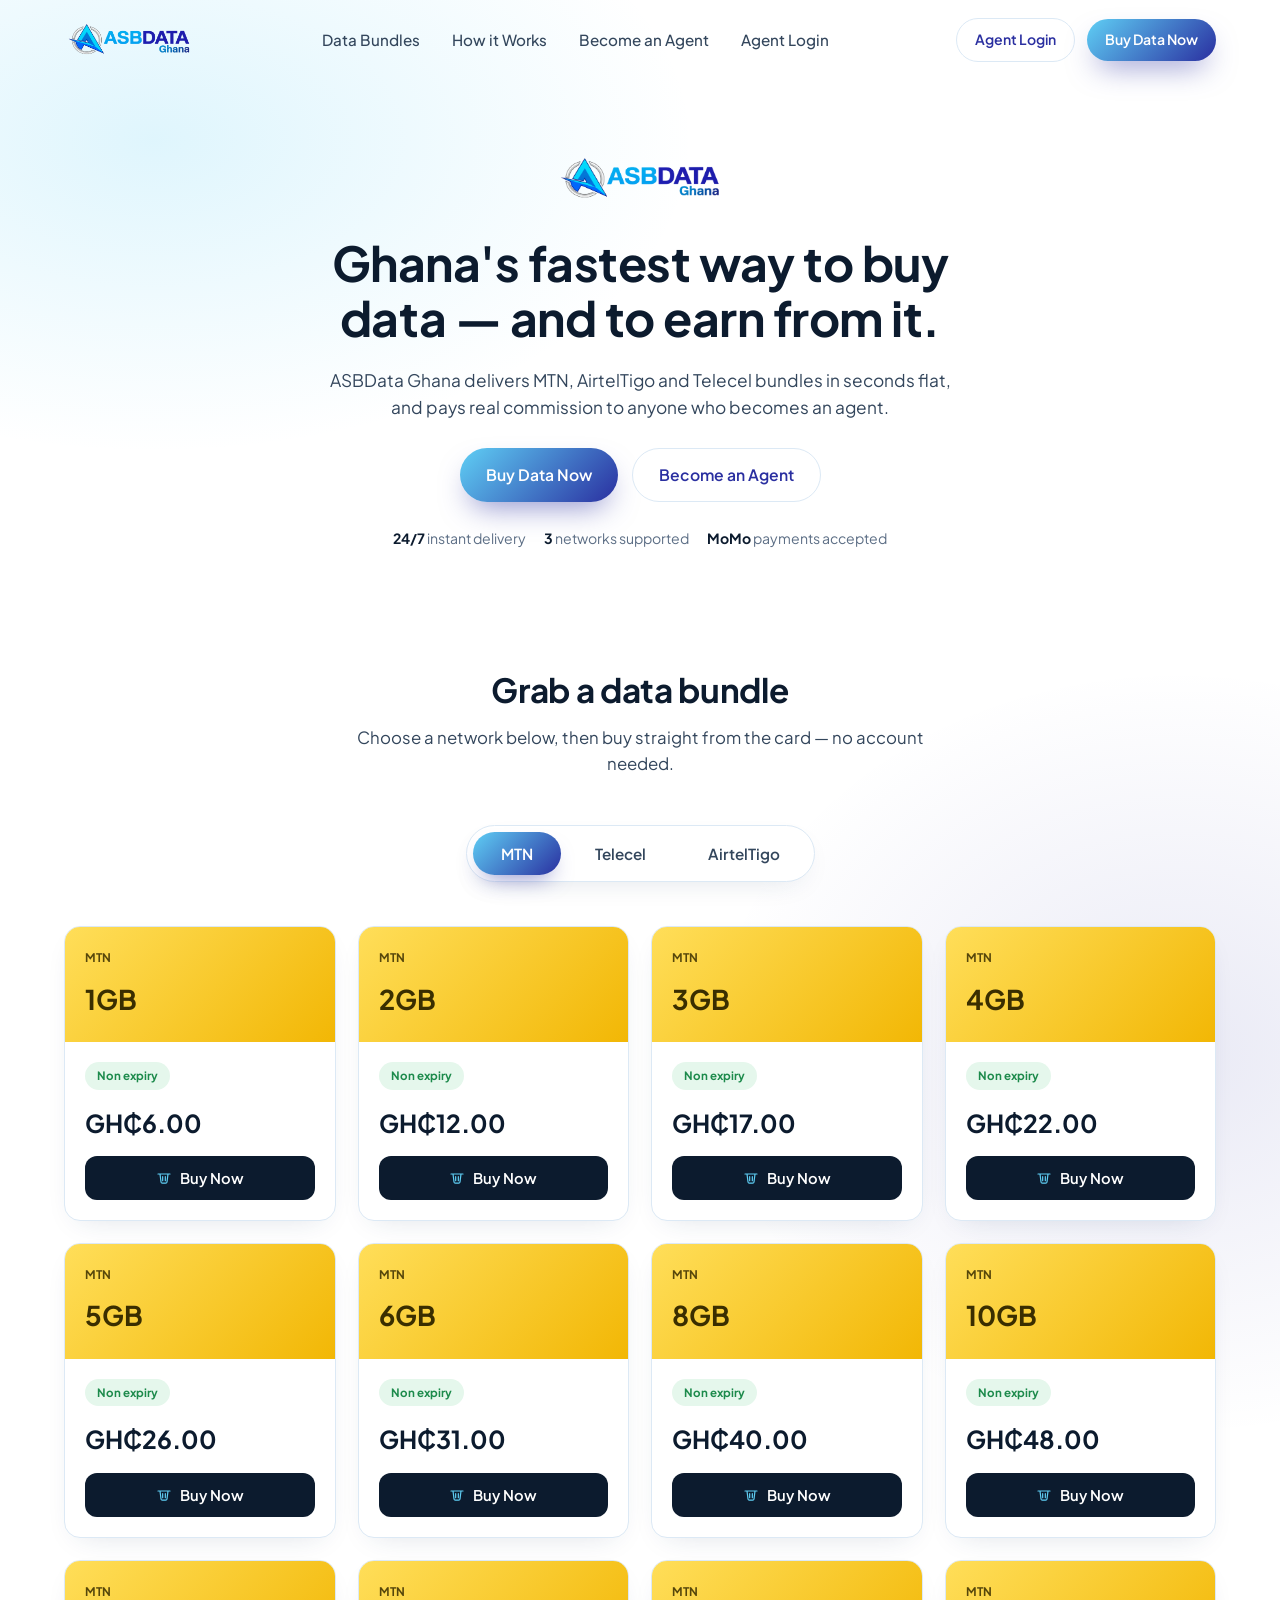
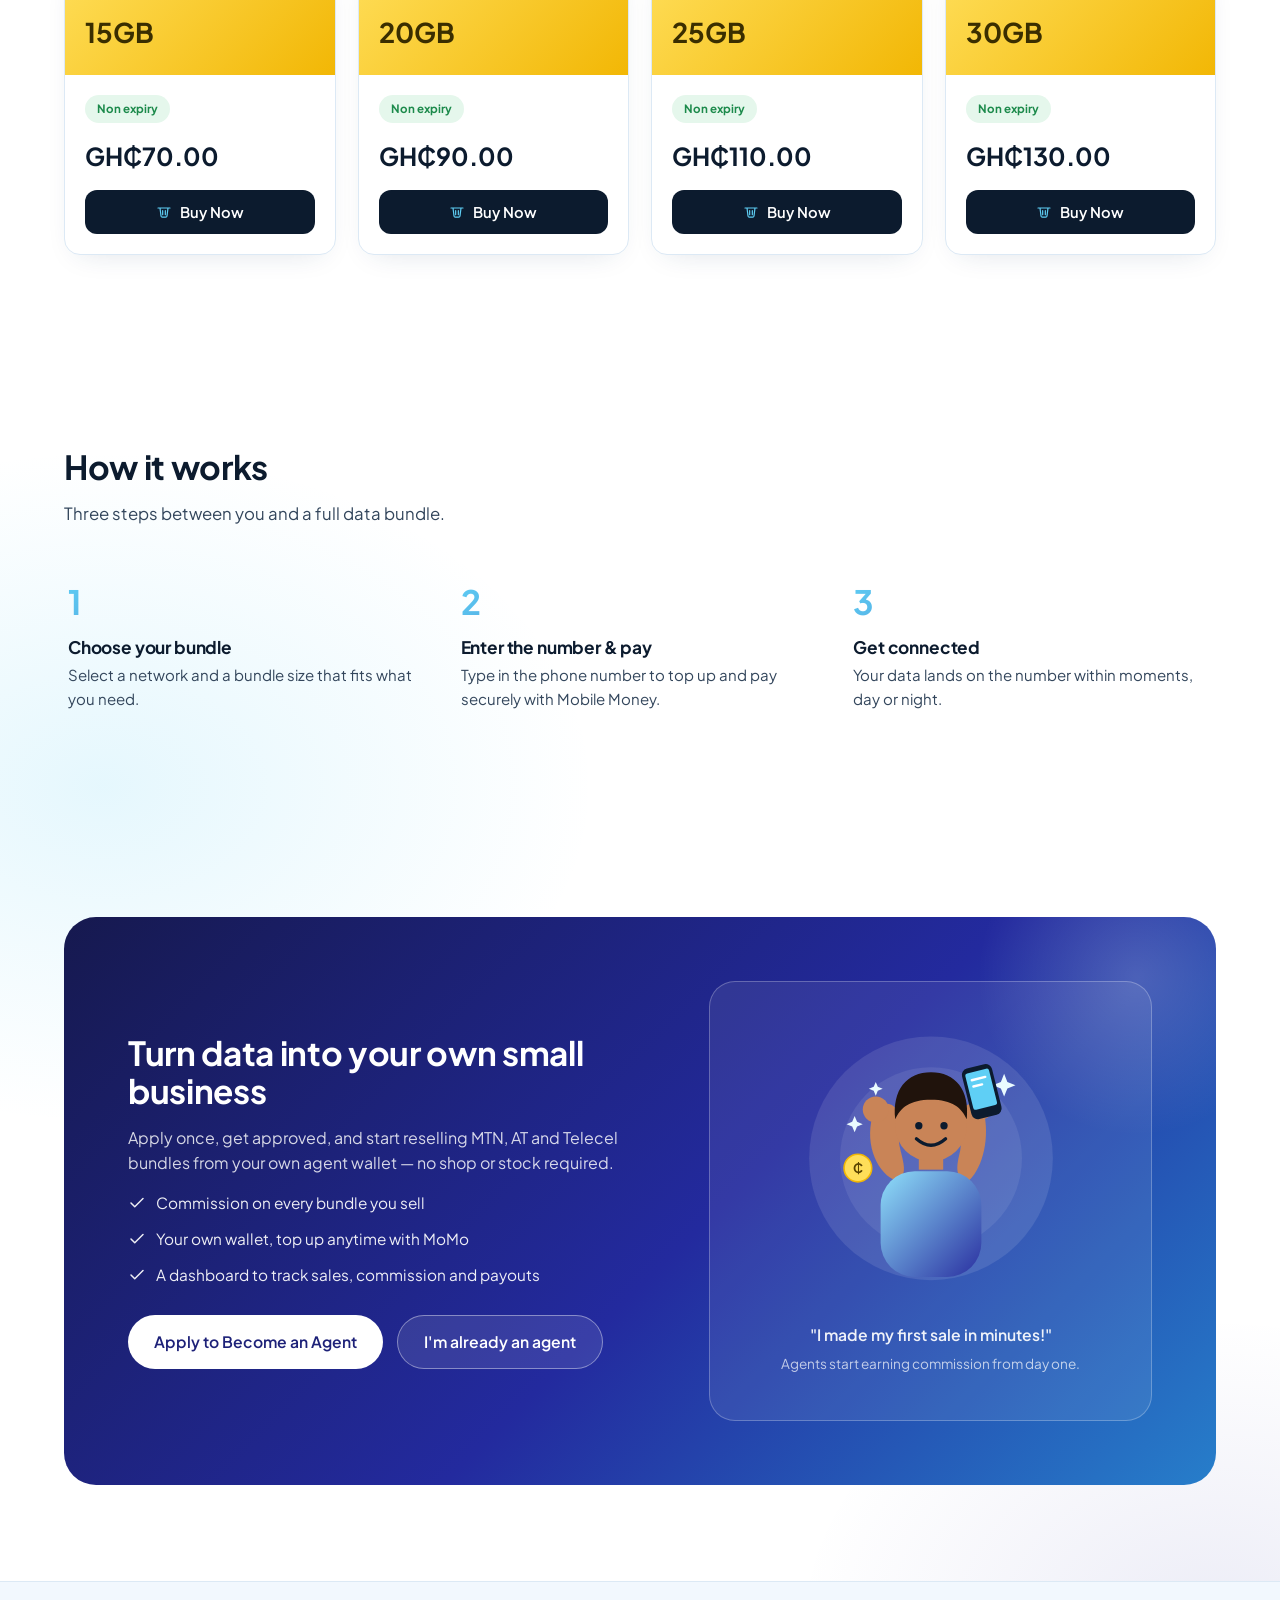
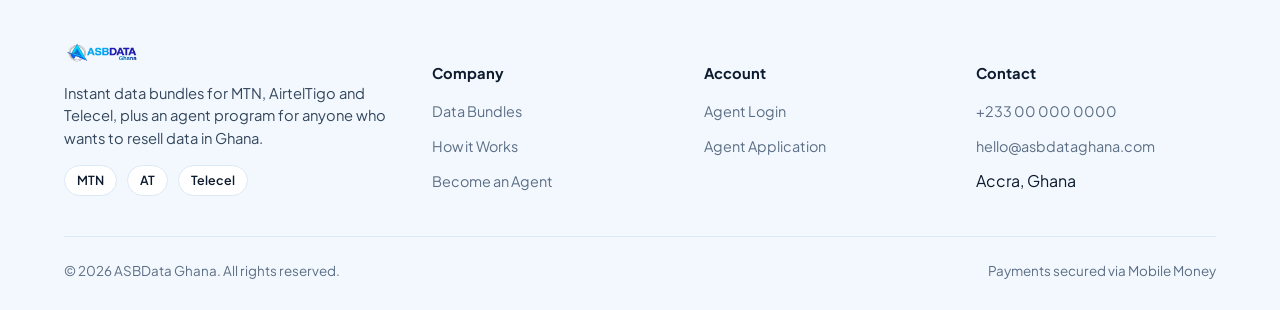
==== index.html @ 042b092f "Add files via upload" ====
<!DOCTYPE html>
<html lang="en">
<head>
<meta charset="UTF-8" />
<meta name="viewport" content="width=device-width, initial-scale=1.0" />
<title>ASBData Ghana | Instant MTN, AT & Telecel Data Bundles</title>
<meta name="description" content="Buy MTN, AirtelTigo and Telecel data bundles instantly with Mobile Money. Apply to become an ASBData Ghana agent and earn commission on every sale." />
<link rel="icon" href="assets/logo.png" />
<link rel="stylesheet" href="css/styles.css" />
</head>
<body>

<header class="nav">
  <div class="nav-inner">
    <a href="index.html" class="brand">
      <img src="assets/logo.png" alt="ASBData Ghana" />
    </a>
    <nav class="nav-links">
      <a href="#bundles">Data Bundles</a>
      <a href="#how-it-works">How it Works</a>
      <a href="#agents">Become an Agent</a>
      <a href="agent-login.html">Agent Login</a>
    </nav>
    <div class="nav-actions">
      <a href="agent-login.html" class="btn btn-ghost btn-sm">Agent Login</a>
      <a href="#bundles" class="btn btn-primary btn-sm">Buy Data Now</a>
    </div>
    <button class="nav-toggle" aria-label="Toggle menu">
      <span></span><span></span><span></span>
    </button>
  </div>
</header>

<section class="hero">
  <div class="container hero-copy">
    <img src="assets/logo.png" alt="ASBData Ghana" class="hero-logo" />
    <h1>Ghana's fastest way to buy data — and to earn from it.</h1>
    <p>ASBData Ghana delivers MTN, AirtelTigo and Telecel bundles in seconds flat, and pays real commission to anyone who becomes an agent.</p>
    <div class="hero-actions">
      <a href="#bundles" class="btn btn-primary">Buy Data Now</a>
      <a href="agent-register.html" class="btn btn-ghost">Become an Agent</a>
    </div>
    <div class="hero-trust">
      <span><strong>24/7</strong> instant delivery</span>
      <span><strong>3</strong> networks supported</span>
      <span><strong>MoMo</strong> payments accepted</span>
    </div>
  </div>
</section>

<section class="section" id="bundles">
  <div class="container">
    <div class="section-head center">
      <h2>Grab a data bundle</h2>
      <p>Choose a network below, then buy straight from the card — no account needed.</p>
    </div>
    <div class="shop-tabs" id="shop-tabs">
      <button class="shop-tab active" data-network="mtn">MTN</button>
      <button class="shop-tab" data-network="telecel">Telecel</button>
      <button class="shop-tab" data-network="airteltigo">AirtelTigo</button>
    </div>
    <div class="bundle-shop-grid" id="bundle-grid"></div>
  </div>
</section>

<!-- Buy modal -->
<div class="modal-overlay" id="buy-modal">
  <div class="modal-card">
    <button class="modal-close" id="modal-close" aria-label="Close">&times;</button>
    <h3>Confirm your purchase</h3>
    <div class="modal-summary" id="modal-summary"></div>
    <div id="buy-message" class="form-message"></div>
    <form id="buy-form">
      <div class="field">
        <label for="buy-number">Recipient number</label>
        <input id="buy-number" type="tel" placeholder="024 000 0000" required />
      </div>
      <button type="submit" class="btn btn-primary btn-block" id="buy-submit">Pay with MoMo</button>
    </form>
  </div>
</div>

<section class="section section-soft" id="how-it-works">
  <div class="container">
    <div class="section-head">
      <h2>How it works</h2>
      <p>Three steps between you and a full data bundle.</p>
    </div>
    <div class="steps">
      <div class="step-card">
        <span class="step-num">1</span>
        <h3>Choose your bundle</h3>
        <p>Select a network and a bundle size that fits what you need.</p>
      </div>
      <div class="step-card">
        <span class="step-num">2</span>
        <h3>Enter the number & pay</h3>
        <p>Type in the phone number to top up and pay securely with Mobile Money.</p>
      </div>
      <div class="step-card">
        <span class="step-num">3</span>
        <h3>Get connected</h3>
        <p>Your data lands on the number within moments, day or night.</p>
      </div>
    </div>
  </div>
</section>

<section class="section" id="agents">
  <div class="container">
    <div class="agent-section">
      <div>
        <h2>Turn data into your own small business</h2>
        <p>Apply once, get approved, and start reselling MTN, AT and Telecel bundles from your own agent wallet — no shop or stock required.</p>
        <ul class="agent-benefits">
          <li>
            <svg width="18" height="18" viewBox="0 0 24 24" fill="none"><path d="M20 6 9 17l-5-5" stroke="currentColor" stroke-width="2" stroke-linecap="round" stroke-linejoin="round"/></svg>
            Commission on every bundle you sell
          </li>
          <li>
            <svg width="18" height="18" viewBox="0 0 24 24" fill="none"><path d="M20 6 9 17l-5-5" stroke="currentColor" stroke-width="2" stroke-linecap="round" stroke-linejoin="round"/></svg>
            Your own wallet, top up anytime with MoMo
          </li>
          <li>
            <svg width="18" height="18" viewBox="0 0 24 24" fill="none"><path d="M20 6 9 17l-5-5" stroke="currentColor" stroke-width="2" stroke-linecap="round" stroke-linejoin="round"/></svg>
            A dashboard to track sales, commission and payouts
          </li>
        </ul>
        <div class="agent-actions">
          <a href="agent-register.html" class="btn btn-primary">Apply to Become an Agent</a>
          <a href="agent-login.html" class="btn btn-ghost">I'm already an agent</a>
        </div>
      </div>
      <div class="agent-panel">
        <svg class="agent-illustration" viewBox="0 0 320 360" xmlns="http://www.w3.org/2000/svg">
          <defs>
            <linearGradient id="shirtGrad" x1="0" y1="0" x2="1" y2="1">
              <stop offset="0" stop-color="#8FE0FA"/>
              <stop offset="1" stop-color="#2A2FA0"/>
            </linearGradient>
          </defs>
          <circle cx="160" cy="180" r="150" fill="rgba(255,255,255,0.10)"/>
          <circle cx="160" cy="180" r="112" fill="rgba(255,255,255,0.08)"/>

          <g fill="#EAFBFF">
            <path d="M250 76 l4 10 10 4 -10 4 -4 10 -4 -10 -10 -4 10 -4 Z"/>
            <path d="M66 128 l3 7 7 3 -7 3 -3 7 -3 -7 -7 -3 7 -3 Z"/>
            <path d="M92 86 l2.5 6 6 2.5 -6 2.5 -2.5 6 -2.5 -6 -6 -2.5 6 -2.5 Z"/>
          </g>

          <path d="M118 208 C95 200 78 165 88 128 C92 113 108 108 116 118 C124 128 118 150 122 168 C126 186 132 200 118 208 Z" fill="#C98457"/>
          <circle cx="92" cy="120" r="16" fill="#C98457"/>

          <path d="M204 210 C222 196 232 160 226 128 C223 112 206 108 199 120 C192 132 200 152 196 170 C192 188 188 202 204 210 Z" fill="#C98457"/>
          <circle cx="222" cy="118" r="14" fill="#C98457"/>

          <g transform="rotate(-14 222 96)">
            <rect x="203" y="66" width="38" height="64" rx="8" fill="#0C1B2E"/>
            <rect x="207" y="72" width="30" height="46" rx="3" fill="#5FCFF5"/>
            <rect x="212" y="80" width="20" height="3" rx="1.5" fill="#ffffff"/>
            <rect x="212" y="88" width="14" height="3" rx="1.5" fill="#ffffff"/>
          </g>

          <rect x="98" y="196" width="124" height="130" rx="42" fill="url(#shirtGrad)"/>
          <rect x="145" y="168" width="30" height="26" fill="#C98457"/>
          <circle cx="160" cy="140" r="44" fill="#C98457"/>
          <path d="M116 132 C112 96 130 74 160 74 C190 74 208 96 204 132 C198 118 186 108 160 108 C134 108 122 118 116 132 Z" fill="#20130C"/>
          <circle cx="145" cy="140" r="4.5" fill="#0C1B2E"/>
          <circle cx="176" cy="140" r="4.5" fill="#0C1B2E"/>
          <path d="M142 156 Q160 172 178 156" stroke="#0C1B2E" stroke-width="4" fill="none" stroke-linecap="round"/>

          <g transform="translate(70,192)">
            <circle cx="0" cy="0" r="17" fill="#FFDE59" stroke="#F2B705" stroke-width="2"/>
            <text x="0" y="6" font-family="'Plus Jakarta Sans', sans-serif" font-size="16" font-weight="700" text-anchor="middle" fill="#5A4300">₵</text>
          </g>
        </svg>
        <p class="agent-caption">
          "I made my first sale in minutes!"
          <span>Agents start earning commission from day one.</span>
        </p>
      </div>
    </div>
  </div>
</section>

<footer class="footer">
  <div class="container">
    <div class="footer-grid">
      <div class="footer-brand">
        <div class="brand" style="margin-bottom:14px;">
          <img src="assets/logo.png" alt="ASBData Ghana" style="height:30px;" />
        </div>
        <p>Instant data bundles for MTN, AirtelTigo and Telecel, plus an agent program for anyone who wants to resell data in Ghana.</p>
        <div class="network-tags">
          <span>MTN</span><span>AT</span><span>Telecel</span>
        </div>
      </div>
      <div class="footer-col">
        <h5>Company</h5>
        <ul>
          <li><a href="#bundles">Data Bundles</a></li>
          <li><a href="#how-it-works">How it Works</a></li>
          <li><a href="#agents">Become an Agent</a></li>
        </ul>
      </div>
      <div class="footer-col">
        <h5>Account</h5>
        <ul>
          <li><a href="agent-login.html">Agent Login</a></li>
          <li><a href="agent-register.html">Agent Application</a></li>
        </ul>
      </div>
      <div class="footer-col">
        <h5>Contact</h5>
        <ul>
          <li><a href="tel:+233000000000">+233 00 000 0000</a></li>
          <li><a href="mailto:hello@asbdataghana.com">hello@asbdataghana.com</a></li>
          <li>Accra, Ghana</li>
        </ul>
      </div>
    </div>
    <div class="footer-bottom">
      <span>© 2026 ASBData Ghana. All rights reserved.</span>
      <span>Payments secured via Mobile Money</span>
    </div>
  </div>
</footer>

<script src="js/main.js"></script>
<script>
  const bundleData = {
    mtn: [
      { size: '1GB', price: 6 }, { size: '2GB', price: 12 }, { size: '3GB', price: 17 },
      { size: '4GB', price: 22 }, { size: '5GB', price: 26 }, { size: '6GB', price: 31 },
      { size: '8GB', price: 40 }, { size: '10GB', price: 48 }, { size: '15GB', price: 70 },
      { size: '20GB', price: 90 }, { size: '25GB', price: 110 }, { size: '30GB', price: 130 },
    ],
    telecel: [
      { size: '2GB', price: 11 }, { size: '3GB', price: 16 }, { size: '5GB', price: 24 },
      { size: '7GB', price: 32 }, { size: '10GB', price: 44 }, { size: '12GB', price: 52 },
      { size: '15GB', price: 58 }, { size: '20GB', price: 74 },
    ],
    airteltigo: [
      { size: '1GB', price: 6 }, { size: '2GB', price: 12 }, { size: '3GB', price: 18 },
      { size: '4GB', price: 21 }, { size: '5GB', price: 25 }, { size: '6GB', price: 33 },
      { size: '7GB', price: 38 }, { size: '8GB', price: 38 }, { size: '10GB', price: 47 },
      { size: '12GB', price: 60 }, { size: '15GB', price: 75 }, { size: '20GB', price: 77.7 },
    ],
  };

  const networkMeta = {
    mtn: { tag: 'MTN', headClass: 'head-mtn', fullName: 'MTN' },
    telecel: { tag: 'TL', headClass: 'head-telecel', fullName: 'Telecel' },
    airteltigo: { tag: 'AT', headClass: 'head-airteltigo', fullName: 'AirtelTigo' },
  };

  const cartIcon = '<svg width="16" height="16" viewBox="0 0 24 24" fill="none"><path d="M3 6h18M6 6l1.5 12a2 2 0 0 0 2 1.8h5a2 2 0 0 0 2-1.8L18 6M10 10v6M14 10v6" stroke="currentColor" stroke-width="1.8" stroke-linecap="round"/></svg>';

  const grid = document.getElementById('bundle-grid');
  const tabs = document.querySelectorAll('#shop-tabs .shop-tab');

  function renderBundles(network) {
    const meta = networkMeta[network];
    grid.innerHTML = bundleData[network].map(b => `
      <div class="bundle-card">
        <div class="bundle-card-head ${meta.headClass}">
          <span class="net-tag">${meta.tag}</span>
          <span class="size">${b.size}</span>
        </div>
        <div class="bundle-card-body">
          <span class="expiry-pill">Non expiry</span>
          <div class="bundle-price">GH₵${b.price.toFixed(2)}</div>
          <button type="button" class="buy-btn" data-network="${network}" data-size="${b.size}" data-price="${b.price}">
            ${cartIcon} Buy Now
          </button>
        </div>
      </div>
    `).join('');
  }

  tabs.forEach(tab => {
    tab.addEventListener('click', () => {
      tabs.forEach(t => t.classList.remove('active'));
      tab.classList.add('active');
      renderBundles(tab.dataset.network);
    });
  });

  renderBundles('mtn');

  // Buy modal
  const modal = document.getElementById('buy-modal');
  const modalSummary = document.getElementById('modal-summary');
  const modalClose = document.getElementById('modal-close');
  const buySubmit = document.getElementById('buy-submit');
  const buyForm = document.getElementById('buy-form');
  const buyMessage = document.getElementById('buy-message');
  let activeBundle = null;

  grid.addEventListener('click', (e) => {
    const btn = e.target.closest('.buy-btn');
    if (!btn) return;
    activeBundle = {
      network: networkMeta[btn.dataset.network].fullName,
      size: btn.dataset.size,
      price: parseFloat(btn.dataset.price),
    };
    modalSummary.innerHTML = `
      <div class="ms-row"><span>Network</span><span>${activeBundle.network}</span></div>
      <div class="ms-row"><span>Bundle</span><span>${activeBundle.size} · Non expiry</span></div>
      <div class="ms-total"><span>Total</span><span>GH₵${activeBundle.price.toFixed(2)}</span></div>
    `;
    buySubmit.textContent = `Pay GH₵${activeBundle.price.toFixed(2)} with MoMo`;
    buyMessage.classList.remove('show');
    buyForm.reset();
    modal.classList.add('open');
  });

  function closeModal() { modal.classList.remove('open'); }
  modalClose.addEventListener('click', closeModal);
  modal.addEventListener('click', (e) => { if (e.target === modal) closeModal(); });

  buyForm.addEventListener('submit', (e) => {
    e.preventDefault();
    const number = document.getElementById('buy-number').value;
    buyMessage.textContent = `Payment confirmed — ${activeBundle.size} is on its way to ${number}.`;
    buyMessage.classList.add('show', 'success');
    setTimeout(closeModal, 1600);
  });
</script>
</body>
</html>
---- css/styles.css ----
/* ============================================================
   ASBDATA GHANA — Design tokens
   ============================================================ */
@import url('https://fonts.googleapis.com/css2?family=Plus+Jakarta+Sans:wght@400;500;600;700;800&display=swap');

:root {
  /* Brand */
  --cyan-300: #8FE0FA;
  --cyan-400: #5FCFF5;
  --cyan-500: #29B6E8;
  --indigo-500: #3C3FC4;
  --indigo-600: #2A2FA0;
  --indigo-700: #1D2178;

  /* Neutrals */
  --white: #FFFFFF;
  --bg-soft: #F2F8FE;
  --bg-soft-2: #E8F3FC;
  --ink: #0C1B2E;
  --ink-70: #33465C;
  --muted: #5C6E85;
  --line: #DCE9F5;

  /* Telco accents */
  --mtn: #FFCC00;
  --at: #ED1C24;
  --telecel: #E4032E;

  /* Gradients */
  --grad-brand: linear-gradient(135deg, var(--cyan-400) 0%, var(--indigo-600) 100%);
  --grad-soft: linear-gradient(180deg, #F7FBFF 0%, #EAF4FC 100%);
  --grad-blob: radial-gradient(circle at 30% 30%, rgba(95,207,245,0.55), rgba(42,47,160,0.25) 60%, rgba(42,47,160,0) 75%);

  /* Type */
  --font-display: 'Plus Jakarta Sans', sans-serif;
  --font-body: 'Plus Jakarta Sans', sans-serif;

  /* Shape */
  --radius-sm: 10px;
  --radius-md: 16px;
  --radius-lg: 26px;
  --shadow-card: 0 20px 45px -20px rgba(28, 55, 96, 0.25);
  --shadow-soft: 0 10px 30px -15px rgba(28, 55, 96, 0.18);
}

* { box-sizing: border-box; }
html { scroll-behavior: smooth; }

body {
  margin: 0;
  font-family: var(--font-body);
  color: var(--ink);
  background-color: #FFFFFF;
  background-image:
    radial-gradient(900px 520px at 12% 4%, rgba(95, 207, 245, 0.20), transparent 60%),
    radial-gradient(760px 620px at 92% 30%, rgba(42, 47, 160, 0.10), transparent 62%),
    radial-gradient(820px 560px at 8% 68%, rgba(95, 207, 245, 0.16), transparent 60%),
    radial-gradient(700px 520px at 95% 92%, rgba(42, 47, 160, 0.09), transparent 60%);
  -webkit-font-smoothing: antialiased;
  line-height: 1.55;
}

body.dash-body {
  background: var(--bg-soft);
  background-attachment: scroll;
}

img { max-width: 100%; display: block; }

a { color: inherit; text-decoration: none; }

h1, h2, h3, h4 {
  font-family: var(--font-display);
  color: var(--ink);
  margin: 0 0 0.5em;
  line-height: 1.15;
  letter-spacing: -0.01em;
}

p { margin: 0 0 1em; color: var(--ink-70); }

.container {
  width: 90%;
  margin: 0 auto;
}

.section {
  padding: 96px 0;
}

.section-tight { padding: 64px 0; }

.section-soft {
  background: transparent;
}

.eyebrow-free-heading {
  max-width: 640px;
}

.section-head {
  max-width: 580px;
  margin: 0 0 48px;
}

.section-head h2 { font-size: clamp(1.7rem, 2.6vw, 2.35rem); }
.section-head p { font-size: 1.05rem; }
.section-head.center { margin-left: auto; margin-right: auto; text-align: center; }

/* Buttons */
.btn {
  display: inline-flex;
  align-items: center;
  justify-content: center;
  gap: 8px;
  padding: 14px 26px;
  border-radius: 999px;
  font-family: var(--font-display);
  font-weight: 600;
  font-size: 0.98rem;
  border: none;
  cursor: pointer;
  transition: transform 0.18s ease, box-shadow 0.18s ease, background 0.18s ease;
  white-space: nowrap;
}
.btn:active { transform: translateY(1px); }

.btn-primary {
  background: var(--grad-brand);
  color: var(--white);
  box-shadow: 0 14px 30px -10px rgba(42, 47, 160, 0.55);
}
.btn-primary:hover { box-shadow: 0 18px 36px -8px rgba(42, 47, 160, 0.6); transform: translateY(-1px); }

.btn-ghost {
  background: var(--white);
  color: var(--indigo-600);
  border: 1.5px solid var(--line);
}
.btn-ghost:hover { border-color: var(--cyan-500); color: var(--indigo-700); }

.btn-block { width: 100%; }
.btn-sm { padding: 10px 18px; font-size: 0.88rem; }

/* Navbar */
.nav {
  position: sticky;
  top: 0;
  z-index: 40;
  background: transparent;
  border-bottom: 1px solid transparent;
  transition: background 0.25s ease, backdrop-filter 0.25s ease, border-color 0.25s ease, box-shadow 0.25s ease;
}
.nav.scrolled {
  background: rgba(255,255,255,0.86);
  backdrop-filter: blur(10px);
  border-bottom-color: var(--line);
  box-shadow: 0 12px 28px -22px rgba(20,40,70,0.35);
}
.nav-inner {
  display: flex;
  align-items: center;
  justify-content: space-between;
  padding: 14px 0;
  width: 90%;
  margin: 0 auto;
}
.brand { display: flex; align-items: center; gap: 10px; }
.brand img { height: 52px; width: auto; }
.nav-links {
  display: flex;
  align-items: center;
  gap: 32px;
  font-weight: 500;
  font-size: 0.95rem;
  color: var(--ink-70);
}
.nav-links a { position: relative; padding: 4px 0; }
.nav-links a:hover { color: var(--indigo-600); }
.nav-links a.active { color: var(--indigo-700); font-weight: 600; }
.nav-actions { display: flex; align-items: center; gap: 12px; }
.nav-toggle {
  display: none;
  background: none;
  border: none;
  cursor: pointer;
  padding: 6px;
}
.nav-toggle span {
  display: block;
  width: 22px;
  height: 2px;
  background: var(--ink);
  margin: 5px 0;
  border-radius: 2px;
}

@media (max-width: 880px) {
  .nav-links { position: fixed; top: 66px; left: 0; right: 0; background: var(--white);
    flex-direction: column; align-items: flex-start; padding: 20px 24px 28px;
    gap: 18px; border-bottom: 1px solid var(--line); transform: translateY(-130%);
    transition: transform 0.25s ease; box-shadow: 0 20px 30px -20px rgba(20,40,70,0.2); }
  .nav-links.open { transform: translateY(0); }
  .nav-toggle { display: block; }
  .nav-actions .btn-ghost { display: none; }
}

/* Hero — simple, centered, no imagery: the bundle shop below does the talking */
.hero {
  padding: 64px 0 24px;
  text-align: center;
}
.hero-copy {
  max-width: 640px;
  margin: 0 auto;
}
.hero-logo {
  height: 68px;
  width: auto;
  margin: 0 auto 22px;
}
.hero-copy h1 {
  font-size: clamp(2.1rem, 4vw, 3rem);
  margin: 0 auto 0.45em;
}
.hero-copy p {
  font-size: 1.08rem;
  max-width: 50ch;
  margin: 0 auto 1.6em;
}
.hero-actions { display: flex; gap: 14px; flex-wrap: wrap; justify-content: center; margin-bottom: 26px; }
.hero-trust {
  display: flex;
  align-items: center;
  justify-content: center;
  gap: 18px;
  font-size: 0.88rem;
  color: var(--muted);
  flex-wrap: wrap;
}
.hero-trust strong { color: var(--ink); font-family: var(--font-display); }

.dot { width: 10px; height: 10px; border-radius: 50%; }
.dot-mtn { background: var(--mtn); }
.dot-at { background: var(--at); }
.dot-telecel { background: var(--telecel); }

/* ===== Bundle shop (homepage buy flow) ===== */
.shop-tabs {
  display: flex;
  justify-content: center;
  gap: 6px;
  background: var(--white);
  border-radius: 999px;
  padding: 6px;
  width: fit-content;
  margin: 0 auto 44px;
  box-shadow: var(--shadow-soft);
  border: 1px solid var(--line);
}
.shop-tab {
  padding: 12px 28px;
  border-radius: 999px;
  border: none;
  background: transparent;
  font-family: var(--font-display);
  font-weight: 600;
  font-size: 0.95rem;
  color: var(--ink-70);
  cursor: pointer;
  transition: background 0.2s ease, color 0.2s ease, box-shadow 0.2s ease;
}
.shop-tab.active {
  background: var(--grad-brand);
  color: var(--white);
  box-shadow: 0 12px 22px -10px rgba(42, 47, 160, 0.55);
}

.bundle-shop-grid {
  display: grid;
  grid-template-columns: repeat(4, 1fr);
  gap: 22px;
}
.bundle-card {
  background: var(--white);
  border-radius: var(--radius-md);
  overflow: hidden;
  border: 1px solid var(--line);
  box-shadow: var(--shadow-soft);
  display: flex;
  flex-direction: column;
  transition: transform 0.18s ease, box-shadow 0.18s ease;
}
.bundle-card:hover { transform: translateY(-4px); box-shadow: var(--shadow-card); }
.bundle-card-head { padding: 22px 20px; }
.bundle-card-head .net-tag {
  display: block;
  font-size: 0.74rem;
  font-weight: 700;
  letter-spacing: 0.01em;
  opacity: 0.85;
  margin-bottom: 10px;
}
.bundle-card-head .size { font-family: var(--font-display); font-size: 1.7rem; font-weight: 700; }
.head-mtn { background: linear-gradient(135deg, #FFDE59, #F2B705); color: #3A2E00; }
.head-telecel { background: linear-gradient(135deg, #F45B72, #B8021E); color: var(--white); }
.head-airteltigo { background: linear-gradient(135deg, var(--cyan-400), var(--indigo-600)); color: var(--white); }

.bundle-card-body { padding: 20px; display: flex; flex-direction: column; gap: 14px; flex: 1; }
.expiry-pill {
  align-self: flex-start;
  background: #E5F7EC;
  color: #1C8A4B;
  font-size: 0.72rem;
  font-weight: 700;
  padding: 5px 12px;
  border-radius: 999px;
}
.bundle-price { font-family: var(--font-display); font-size: 1.55rem; font-weight: 700; }
.buy-btn {
  margin-top: auto;
  display: flex;
  align-items: center;
  justify-content: center;
  gap: 8px;
  background: var(--ink);
  color: var(--white);
  border: none;
  border-radius: 12px;
  padding: 13px;
  font-family: var(--font-display);
  font-weight: 600;
  font-size: 0.92rem;
  cursor: pointer;
  transition: background 0.18s ease, transform 0.15s ease;
}
.buy-btn:hover { background: #16283f; }
.buy-btn:active { transform: translateY(1px); }
.buy-btn svg { color: var(--cyan-400); flex-shrink: 0; }

/* Buy modal */
.modal-overlay {
  position: fixed;
  inset: 0;
  background: rgba(10, 20, 40, 0.5);
  backdrop-filter: blur(4px);
  display: none;
  align-items: center;
  justify-content: center;
  z-index: 200;
  padding: 20px;
}
.modal-overlay.open { display: flex; }
.modal-card {
  position: relative;
  width: 100%;
  max-width: 420px;
  background: var(--white);
  border-radius: var(--radius-lg);
  box-shadow: var(--shadow-card);
  padding: 34px 30px 30px;
}
.modal-close {
  position: absolute;
  top: 14px;
  right: 16px;
  background: none;
  border: none;
  font-size: 1.5rem;
  line-height: 1;
  color: var(--muted);
  cursor: pointer;
}
.modal-close:hover { color: var(--ink); }
.modal-card h3 { font-size: 1.25rem; margin-bottom: 18px; }
.modal-summary {
  background: var(--bg-soft-2);
  border-radius: 14px;
  padding: 16px 18px;
  margin-bottom: 22px;
}
.modal-summary .ms-row {
  display: flex;
  justify-content: space-between;
  font-size: 0.9rem;
  color: var(--ink-70);
  padding: 4px 0;
}
.modal-summary .ms-total {
  display: flex;
  justify-content: space-between;
  font-family: var(--font-display);
  font-weight: 700;
  font-size: 1.1rem;
  color: var(--ink);
  border-top: 1px dashed var(--line);
  margin-top: 8px;
  padding-top: 10px;
}

/* Network selector */
.network-grid {
  display: grid;
  grid-template-columns: repeat(3, 1fr);
  gap: 22px;
}
.network-card {
  background: var(--white);
  border: 1px solid var(--line);
  border-radius: var(--radius-md);
  padding: 28px 26px;
  transition: box-shadow 0.2s ease, transform 0.2s ease, border-color 0.2s ease;
}
.network-card:hover { box-shadow: var(--shadow-soft); transform: translateY(-3px); border-color: transparent; }
.network-badge {
  width: 46px; height: 46px; border-radius: 14px;
  display: flex; align-items: center; justify-content: center;
  font-family: var(--font-display); font-weight: 700; color: var(--white); font-size: 1rem;
  margin-bottom: 18px;
}
.badge-mtn { background: linear-gradient(135deg,#FFDE59,#F2B705); color: #3A2E00; }
.badge-at { background: linear-gradient(135deg,#F45B5B,#C81E2A); }
.badge-telecel { background: linear-gradient(135deg,#F03A55,#B8021E); }
.network-card h3 { font-size: 1.15rem; margin-bottom: 6px; }
.network-card p { font-size: 0.94rem; margin-bottom: 16px; }
.bundle-row {
  display: flex; justify-content: space-between; align-items: center;
  font-size: 0.9rem; padding: 9px 0; border-top: 1px solid var(--line);
}
.bundle-row:first-of-type { border-top: none; }
.bundle-row .price { font-family: var(--font-display); font-weight: 600; color: var(--indigo-600); }

/* Steps */
.steps { display: grid; grid-template-columns: repeat(3, 1fr); gap: 26px; }
.step-card { position: relative; padding-left: 4px; }
.step-num {
  font-family: var(--font-display);
  font-size: 2.1rem;
  font-weight: 700;
  background: var(--grad-brand);
  -webkit-background-clip: text;
  background-clip: text;
  color: transparent;
  margin-bottom: 10px;
  display: block;
}
.step-card h3 { font-size: 1.08rem; margin-bottom: 6px; }
.step-card p { font-size: 0.94rem; }

/* Feature grid */
.feature-grid {
  display: grid;
  grid-template-columns: repeat(2, 1fr);
  gap: 26px 40px;
}
.feature-item { display: flex; gap: 16px; }
.feature-icon {
  flex-shrink: 0;
  width: 44px; height: 44px; border-radius: 12px;
  background: var(--bg-soft-2);
  display: flex; align-items: center; justify-content: center;
  color: var(--indigo-600);
}
.feature-item h4 { font-size: 1.02rem; margin-bottom: 4px; }
.feature-item p { font-size: 0.92rem; margin-bottom: 0; }

/* Agent CTA */
.agent-section {
  border-radius: 32px;
  background: linear-gradient(135deg, #16194F 0%, #232A9E 55%, #29B6E8 130%);
  color: var(--white);
  padding: 64px;
  display: grid;
  grid-template-columns: 1.1fr 0.9fr;
  gap: 40px;
  align-items: center;
  position: relative;
  overflow: hidden;
}
.agent-section::before {
  content: "";
  position: absolute;
  width: 320px; height: 320px;
  background: radial-gradient(circle, rgba(255,255,255,0.18), transparent 70%);
  right: -80px; top: -100px;
  border-radius: 50%;
}
.agent-section h2 { color: var(--white); font-size: clamp(1.6rem, 2.6vw, 2.1rem); }
.agent-section p { color: rgba(255,255,255,0.82); }
.agent-benefits { list-style: none; margin: 0 0 28px; padding: 0; display: grid; gap: 12px; }
.agent-benefits li { display: flex; gap: 10px; align-items: flex-start; font-size: 0.96rem; color: rgba(255,255,255,0.92); }
.agent-benefits li svg { flex-shrink: 0; margin-top: 3px; }
.agent-actions { display: flex; gap: 14px; flex-wrap: wrap; }
.agent-section .btn-ghost { background: rgba(255,255,255,0.1); color: var(--white); border-color: rgba(255,255,255,0.4); }
.agent-section .btn-ghost:hover { background: rgba(255,255,255,0.18); }
.agent-section .btn-primary { background: var(--white); color: var(--indigo-700); box-shadow: none; }
.agent-panel {
  background: rgba(255,255,255,0.08);
  border: 1px solid rgba(255,255,255,0.25);
  border-radius: var(--radius-lg);
  padding: 30px 26px;
  display: flex;
  flex-direction: column;
  align-items: center;
  text-align: center;
}
.agent-panel .agent-illustration { width: 100%; max-width: 260px; }
.agent-panel .agent-caption {
  margin-top: 18px;
  color: rgba(255,255,255,0.92);
  font-weight: 600;
  font-size: 0.98rem;
}
.agent-panel .agent-caption span {
  display: block;
  font-weight: 400;
  font-size: 0.85rem;
  color: rgba(255,255,255,0.7);
  margin-top: 6px;
}

/* Footer */
.footer {
  border-top: 1px solid var(--line);
  padding: 56px 0 28px;
  background: var(--bg-soft);
}
.footer-grid {
  display: grid;
  grid-template-columns: 1.4fr 1fr 1fr 1fr;
  gap: 32px;
  margin-bottom: 40px;
}
.footer-brand p { font-size: 0.92rem; max-width: 32ch; }
.footer-col h5 { font-family: var(--font-display); font-size: 0.92rem; margin-bottom: 14px; color: var(--ink); }
.footer-col ul { list-style: none; margin: 0; padding: 0; display: grid; gap: 10px; }
.footer-col a { font-size: 0.9rem; color: var(--muted); }
.footer-col a:hover { color: var(--indigo-600); }
.footer-bottom {
  display: flex; justify-content: space-between; align-items: center;
  border-top: 1px solid var(--line); padding-top: 24px; font-size: 0.84rem; color: var(--muted);
  flex-wrap: wrap; gap: 12px;
}
.network-tags { display: flex; gap: 10px; }
.network-tags span { padding: 5px 12px; border-radius: 999px; background: var(--white); border: 1px solid var(--line); font-size: 0.78rem; font-weight: 600; }

/* ===== Auth pages (login / apply) ===== */
.auth-wrap {
  min-height: 100vh;
  display: flex;
  align-items: center;
  justify-content: center;
  position: relative;
  overflow: hidden;
  padding: 60px 20px;
}
.auth-card {
  position: relative;
  z-index: 1;
  width: 100%;
  max-width: 440px;
  background: var(--white);
  border: 1px solid var(--line);
  border-radius: var(--radius-lg);
  box-shadow: var(--shadow-card);
  padding: 40px 36px;
}
.auth-card.wide { max-width: 620px; }
.auth-logo { display: flex; align-items: center; gap: 10px; margin-bottom: 26px; justify-content: center; }
.auth-logo img { height: 30px; }
.auth-card h1 { font-size: 1.5rem; text-align: center; margin-bottom: 6px; }
.auth-sub { text-align: center; color: var(--muted); font-size: 0.92rem; margin-bottom: 28px; }

.field { margin-bottom: 18px; }
.field label { display: block; font-size: 0.86rem; font-weight: 600; margin-bottom: 6px; color: var(--ink-70); }
.field input, .field select {
  width: 100%;
  padding: 12px 14px;
  border-radius: var(--radius-sm);
  border: 1.5px solid var(--line);
  font-family: var(--font-body);
  font-size: 0.95rem;
  background: var(--white);
  color: var(--ink);
  transition: border-color 0.15s ease, box-shadow 0.15s ease;
}
.field input:focus, .field select:focus {
  outline: none;
  border-color: var(--cyan-500);
  box-shadow: 0 0 0 4px rgba(41,182,232,0.15);
}
.field-row { display: grid; grid-template-columns: 1fr 1fr; gap: 14px; }
.field-hint { font-size: 0.78rem; color: var(--muted); margin-top: 5px; }
.checkbox-field { display: flex; align-items: flex-start; gap: 10px; font-size: 0.85rem; color: var(--ink-70); margin-bottom: 22px; }
.checkbox-field input { width: 16px; height: 16px; margin-top: 2px; }
.form-foot { text-align: center; margin-top: 22px; font-size: 0.9rem; color: var(--muted); }
.form-foot a { color: var(--indigo-600); font-weight: 600; }
.form-message {
  display: none;
  border-radius: var(--radius-sm);
  padding: 12px 14px;
  font-size: 0.88rem;
  margin-bottom: 18px;
}
.form-message.success { background: #E5F7EC; color: #1C8A4B; }
.form-message.error { background: #FDEAEA; color: #C4293A; }
.form-message.show { display: block; }

/* ===== Dashboard ===== */
.dash-shell { display: flex; min-height: 100vh; background: var(--bg-soft); }
.dash-sidebar {
  width: 250px;
  flex-shrink: 0;
  background: linear-gradient(180deg, #171B57 0%, #232A9E 100%);
  color: var(--white);
  padding: 26px 20px;
  display: flex;
  flex-direction: column;
  gap: 30px;
  position: sticky;
  top: 0;
  height: 100vh;
}
.dash-brand { display: flex; align-items: center; gap: 10px; }
.dash-brand-mark {
  width: 36px; height: 36px; border-radius: 10px; background: rgba(255,255,255,0.14);
  display: flex; align-items: center; justify-content: center;
}
.dash-brand-mark img { height: 20px; }
.dash-brand span { font-family: var(--font-display); font-weight: 600; font-size: 1rem; }
.dash-nav { list-style: none; margin: 0; padding: 0; display: grid; gap: 4px; flex: 1; }
.dash-nav a {
  display: flex; align-items: center; gap: 12px;
  padding: 11px 14px; border-radius: 10px;
  font-size: 0.92rem; color: rgba(255,255,255,0.75); font-weight: 500;
  transition: background 0.15s ease, color 0.15s ease;
}
.dash-nav a:hover { background: rgba(255,255,255,0.08); color: var(--white); }
.dash-nav a.active { background: rgba(255,255,255,0.16); color: var(--white); }
.dash-nav svg { flex-shrink: 0; }
.dash-logout { font-size: 0.88rem; color: rgba(255,255,255,0.6); display: flex; align-items: center; gap: 10px; padding: 11px 14px; }
.dash-logout:hover { color: var(--white); }

.dash-main { flex: 1; min-width: 0; }
.dash-topbar {
  display: flex; align-items: center; justify-content: space-between;
  padding: 20px 34px; background: var(--white); border-bottom: 1px solid var(--line);
  position: sticky; top: 0; z-index: 10;
}
.dash-topbar h1 { font-size: 1.25rem; margin: 0; }
.dash-topbar-right { display: flex; align-items: center; gap: 18px; }
.wallet-chip {
  display: flex; align-items: center; gap: 8px;
  background: var(--bg-soft-2); padding: 8px 16px; border-radius: 999px;
  font-family: var(--font-display); font-weight: 600; font-size: 0.9rem; color: var(--indigo-700);
}
.avatar {
  width: 38px; height: 38px; border-radius: 50%;
  background: var(--grad-brand); color: var(--white);
  display: flex; align-items: center; justify-content: center;
  font-family: var(--font-display); font-weight: 600; font-size: 0.9rem;
}
.dash-content { padding: 32px 34px 60px; }

.stat-cards { display: grid; grid-template-columns: repeat(4, 1fr); gap: 20px; margin-bottom: 32px; }
.stat-card {
  background: var(--white); border: 1px solid var(--line); border-radius: var(--radius-md);
  padding: 22px;
}
.stat-card .label { font-size: 0.84rem; color: var(--muted); margin-bottom: 10px; }
.stat-card .value { font-family: var(--font-display); font-size: 1.55rem; font-weight: 700; }
.stat-card .delta { font-size: 0.78rem; color: #1C8A4B; margin-top: 6px; }

.dash-grid { display: grid; grid-template-columns: 1.1fr 1.4fr; gap: 24px; align-items: start; }
.panel {
  background: var(--white); border: 1px solid var(--line); border-radius: var(--radius-md);
  padding: 26px;
}
.panel h3 { font-size: 1.05rem; margin-bottom: 4px; }
.panel .panel-sub { font-size: 0.85rem; color: var(--muted); margin-bottom: 20px; }

.network-pill-select { display: flex; gap: 10px; margin-bottom: 18px; flex-wrap: wrap; }
.network-pill {
  padding: 8px 16px; border-radius: 999px; border: 1.5px solid var(--line);
  font-size: 0.85rem; font-weight: 600; cursor: pointer; background: var(--white); color: var(--ink-70);
  transition: all 0.15s ease;
}
.network-pill.active { border-color: transparent; color: var(--white); }
.network-pill.active[data-net="mtn"] { background: linear-gradient(135deg,#FFDE59,#F2B705); color:#3A2E00; }
.network-pill.active[data-net="at"] { background: linear-gradient(135deg,#F45B5B,#C81E2A); }
.network-pill.active[data-net="telecel"] { background: linear-gradient(135deg,#F03A55,#B8021E); }

.table { width: 100%; border-collapse: collapse; font-size: 0.88rem; }
.table th { text-align: left; color: var(--muted); font-weight: 600; padding: 10px 12px; border-bottom: 1px solid var(--line); font-size: 0.8rem; }
.table td { padding: 12px; border-bottom: 1px solid var(--line); color: var(--ink-70); }
.table tr:last-child td { border-bottom: none; }
.status-pill { padding: 4px 10px; border-radius: 999px; font-size: 0.76rem; font-weight: 600; }
.status-pill.done { background: #E5F7EC; color: #1C8A4B; }
.status-pill.pending { background: #FFF6E0; color: #A5730A; }

@media (max-width: 980px) {
  .network-grid { grid-template-columns: 1fr; }
  .bundle-shop-grid { grid-template-columns: repeat(2, 1fr); }
  .feature-grid { grid-template-columns: 1fr; }
  .agent-section { grid-template-columns: 1fr; padding: 40px 28px; }
  .footer-grid { grid-template-columns: 1fr 1fr; }
  .dash-grid { grid-template-columns: 1fr; }
  .stat-cards { grid-template-columns: 1fr 1fr; }
  .steps { grid-template-columns: 1fr; }
}
@media (max-width: 640px) {
  .dash-sidebar { display: none; }
  .field-row { grid-template-columns: 1fr; }
  .stat-cards { grid-template-columns: 1fr; }
  .footer-grid { grid-template-columns: 1fr; }
  .dash-content { padding: 24px 18px 50px; }
  .dash-topbar { padding: 16px 18px; }
  .bundle-shop-grid { grid-template-columns: 1fr; }
  .shop-tabs { width: 100%; }
  .shop-tab { flex: 1; padding: 12px 10px; font-size: 0.85rem; }
}
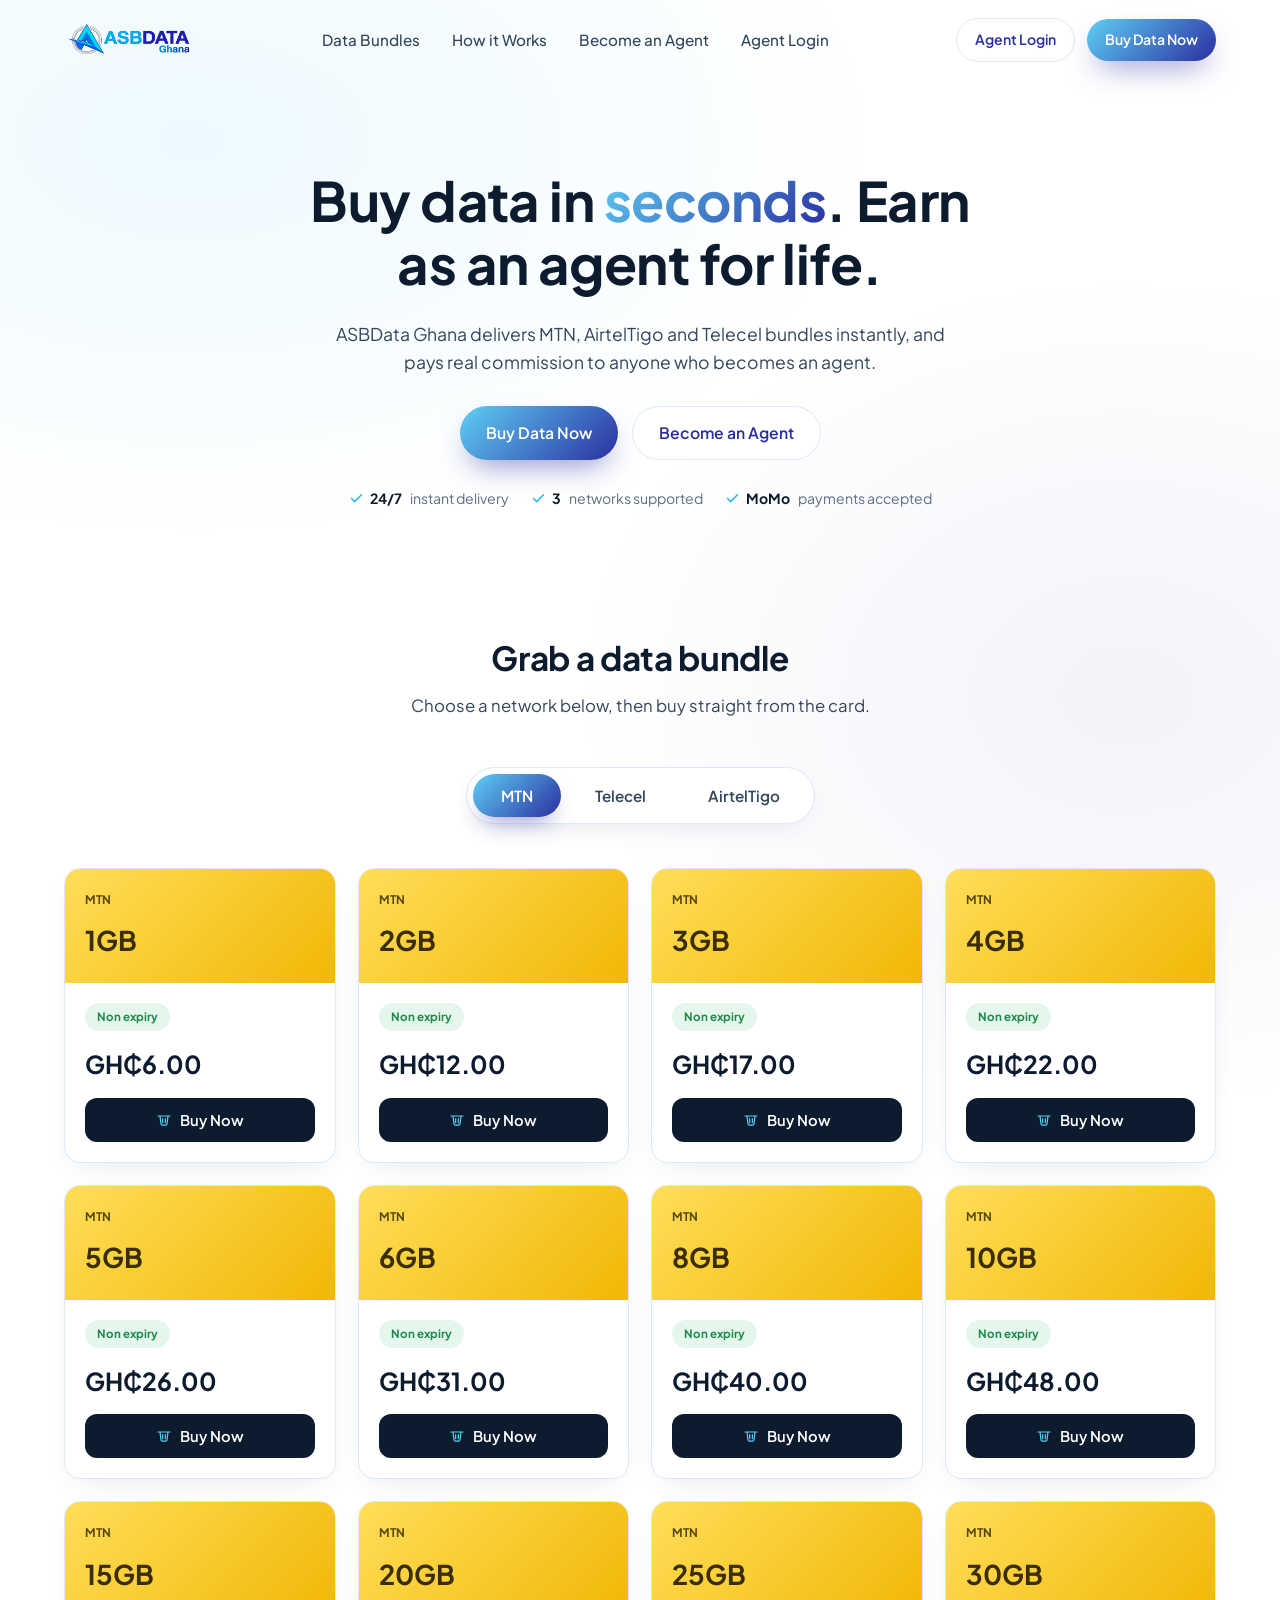
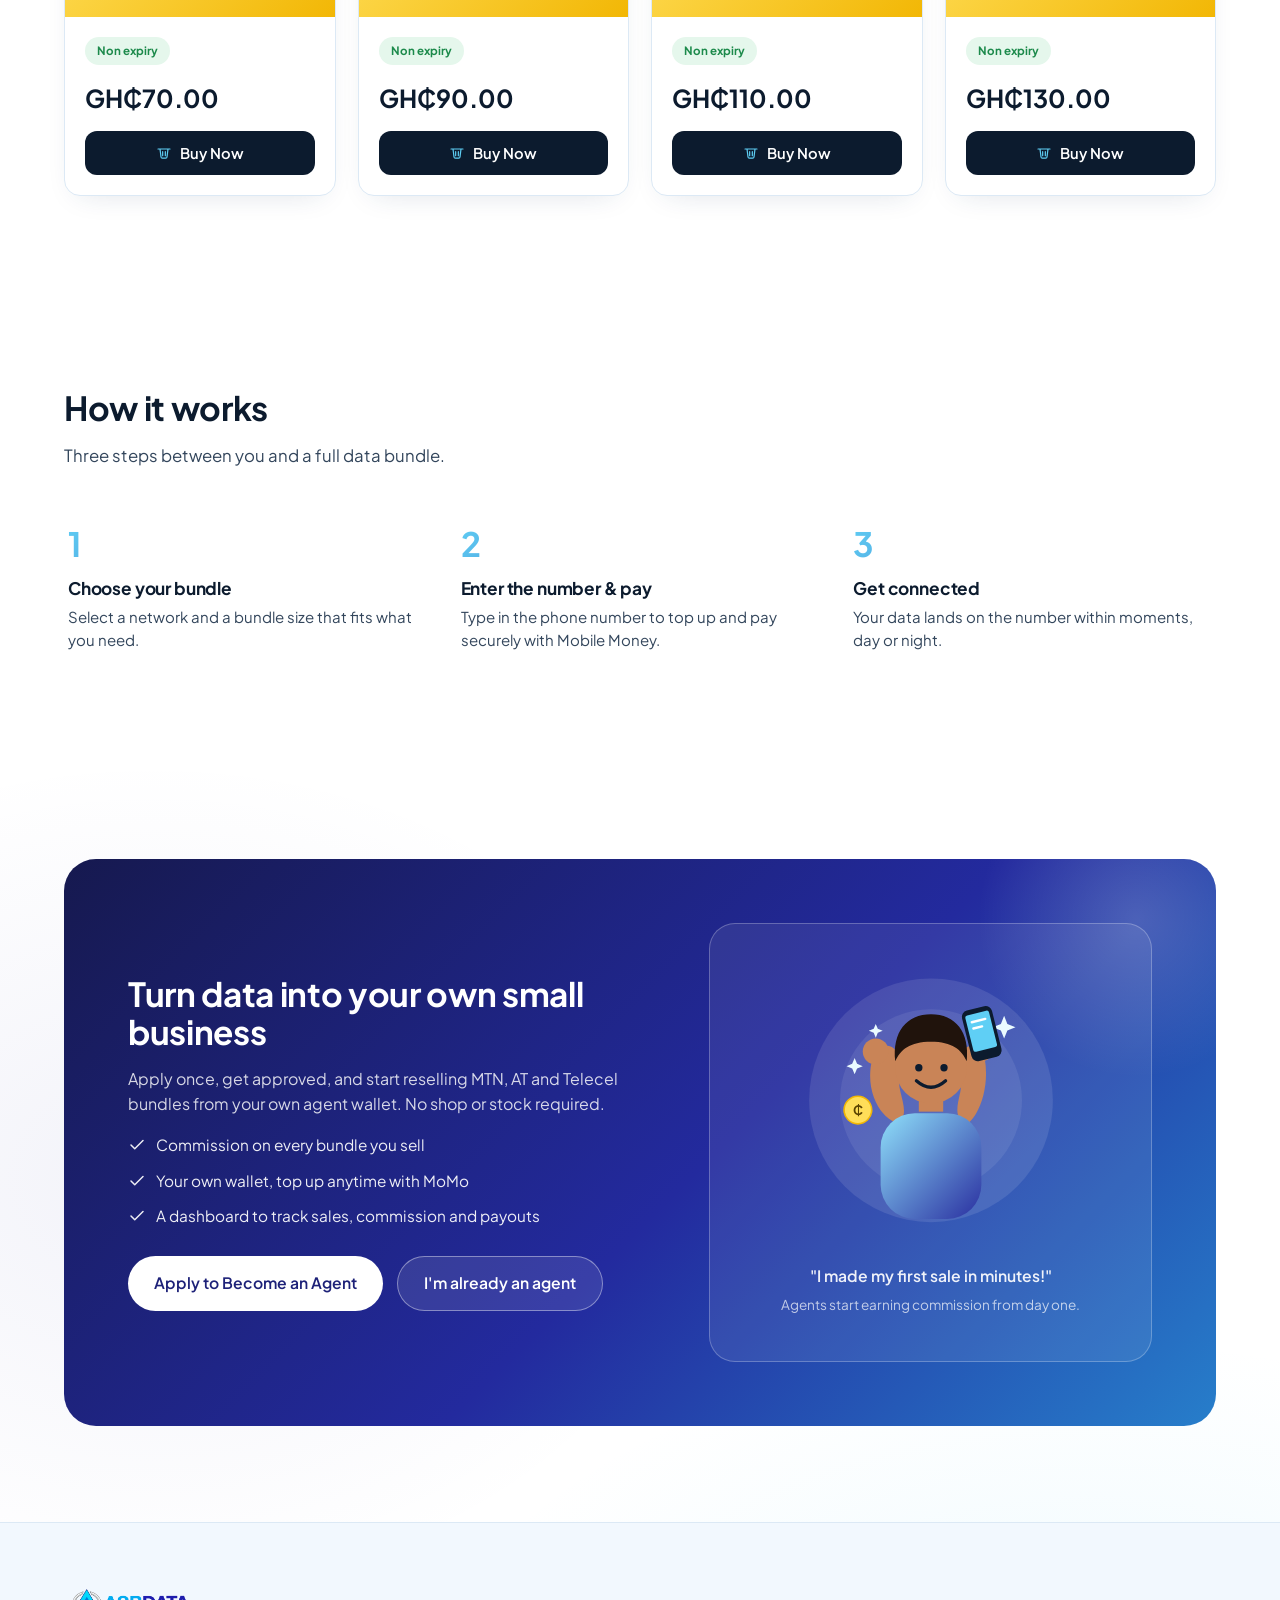
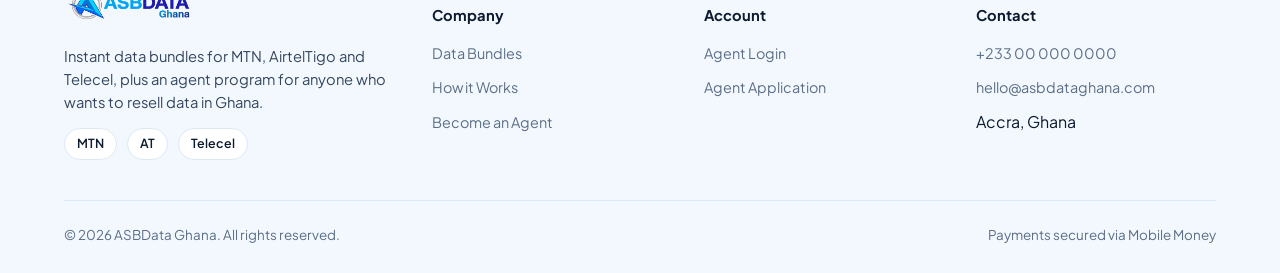
==== commit fd29b8d9: "Add files via upload" ====
--- a/index.html
+++ b/index.html
@@ -33,17 +33,16 @@
 
 <section class="hero">
   <div class="container hero-copy">
-    <img src="assets/logo.png" alt="ASBData Ghana" class="hero-logo" />
-    <h1>Ghana's fastest way to buy data — and to earn from it.</h1>
-    <p>ASBData Ghana delivers MTN, AirtelTigo and Telecel bundles in seconds flat, and pays real commission to anyone who becomes an agent.</p>
+    <h1>Buy data in <span class="grad-text">seconds</span>. Earn as an agent for life.</h1>
+    <p>ASBData Ghana delivers MTN, AirtelTigo and Telecel bundles instantly, and pays real commission to anyone who becomes an agent.</p>
     <div class="hero-actions">
       <a href="#bundles" class="btn btn-primary">Buy Data Now</a>
       <a href="agent-register.html" class="btn btn-ghost">Become an Agent</a>
     </div>
     <div class="hero-trust">
-      <span><strong>24/7</strong> instant delivery</span>
-      <span><strong>3</strong> networks supported</span>
-      <span><strong>MoMo</strong> payments accepted</span>
+      <span><svg width="15" height="15" viewBox="0 0 24 24" fill="none"><path d="M20 6 9 17l-5-5" stroke="currentColor" stroke-width="2.4" stroke-linecap="round" stroke-linejoin="round"/></svg> <strong>24/7</strong>&nbsp;instant delivery</span>
+      <span><svg width="15" height="15" viewBox="0 0 24 24" fill="none"><path d="M20 6 9 17l-5-5" stroke="currentColor" stroke-width="2.4" stroke-linecap="round" stroke-linejoin="round"/></svg> <strong>3</strong>&nbsp;networks supported</span>
+      <span><svg width="15" height="15" viewBox="0 0 24 24" fill="none"><path d="M20 6 9 17l-5-5" stroke="currentColor" stroke-width="2.4" stroke-linecap="round" stroke-linejoin="round"/></svg> <strong>MoMo</strong>&nbsp;payments accepted</span>
     </div>
   </div>
 </section>
@@ -52,7 +51,7 @@
   <div class="container">
     <div class="section-head center">
       <h2>Grab a data bundle</h2>
-      <p>Choose a network below, then buy straight from the card — no account needed.</p>
+      <p>Choose a network below, then buy straight from the card.</p>
     </div>
     <div class="shop-tabs" id="shop-tabs">
       <button class="shop-tab active" data-network="mtn">MTN</button>
@@ -67,16 +66,96 @@
 <div class="modal-overlay" id="buy-modal">
   <div class="modal-card">
     <button class="modal-close" id="modal-close" aria-label="Close">&times;</button>
-    <h3>Confirm your purchase</h3>
-    <div class="modal-summary" id="modal-summary"></div>
-    <div id="buy-message" class="form-message"></div>
-    <form id="buy-form">
+
+    <!-- Step 1: bundle + recipient -->
+    <div class="modal-step" id="step-select">
+      <div class="modal-head">
+        <div class="modal-head-icon">
+          <svg width="20" height="20" viewBox="0 0 24 24" fill="none"><path d="M3 6h18M6 6l1.5 12a2 2 0 0 0 2 1.8h5a2 2 0 0 0 2-1.8L18 6M10 10v6M14 10v6" stroke="currentColor" stroke-width="1.8" stroke-linecap="round"/></svg>
+        </div>
+        <div>
+          <h3>Buy Data Bundle</h3>
+          <p class="modal-sub">Review your bundle, then continue to checkout</p>
+        </div>
+      </div>
+
+      <div class="select-summary">
+        <div class="ss-top">
+          <span class="ss-tag" id="ss-network-tag">MTN</span>
+          <span class="ss-label">Selected</span>
+        </div>
+        <div class="ss-row">
+          <select id="ss-bundle-select"></select>
+          <span class="ss-price" id="ss-price">GH₵0.00</span>
+        </div>
+      </div>
+
       <div class="field">
-        <label for="buy-number">Recipient number</label>
-        <input id="buy-number" type="tel" placeholder="024 000 0000" required />
-      </div>
-      <button type="submit" class="btn btn-primary btn-block" id="buy-submit">Pay with MoMo</button>
-    </form>
+        <label for="buy-number">Recipient phone number</label>
+        <div class="input-check" id="number-check">
+          <input id="buy-number" type="tel" placeholder="024 000 0000" inputmode="numeric" />
+          <svg class="check-icon" width="18" height="18" viewBox="0 0 24 24" fill="none"><path d="M20 6 9 17l-5-5" stroke="currentColor" stroke-width="2.4" stroke-linecap="round" stroke-linejoin="round"/></svg>
+        </div>
+      </div>
+
+      <div class="info-box">
+        <svg width="18" height="18" viewBox="0 0 24 24" fill="none"><circle cx="12" cy="12" r="9" stroke="currentColor" stroke-width="1.6"/><path d="M12 8v5M12 16h.01" stroke="currentColor" stroke-width="1.8" stroke-linecap="round"/></svg>
+        <div>
+          <strong>Account required</strong>
+          <p>Log in or create a free account so we can confirm your order and deliver it instantly.</p>
+        </div>
+      </div>
+
+      <button type="button" class="btn btn-primary btn-block" id="to-confirm-btn">Continue</button>
+    </div>
+
+    <!-- Step 2: confirm order -->
+    <div class="modal-step" id="step-confirm" hidden>
+      <h3>Confirm your order</h3>
+      <p class="modal-sub">Make sure everything looks right before you continue.</p>
+
+      <div class="confirm-pill">
+        <span id="cf-tag">MTN</span>
+        <span id="cf-size">2GB</span>
+      </div>
+
+      <div class="confirm-rows">
+        <div class="cf-row"><span>Recipient</span><strong id="cf-number">-</strong></div>
+        <div class="cf-row"><span>Network</span><strong id="cf-network">-</strong></div>
+        <div class="cf-row"><span>Bundle</span><strong id="cf-bundle">-</strong></div>
+      </div>
+      <div class="cf-total"><span>Total</span><strong id="cf-total">GH₵0.00</strong></div>
+
+      <p class="confirm-warning">Check the recipient number carefully. Data sent to the wrong number <strong>cannot be reversed or refunded</strong>.</p>
+
+      <div class="modal-actions">
+        <button type="button" class="btn btn-ghost" id="back-to-select">Back</button>
+        <button type="button" class="btn btn-primary" id="confirm-continue-btn">Confirm &amp; Continue</button>
+      </div>
+    </div>
+
+    <!-- Step 3: login / sign up gate -->
+    <div class="modal-step" id="step-auth" hidden>
+      <h3 id="auth-title">Log in to continue</h3>
+      <p class="modal-sub" id="auth-sub">Your order is saved. Log in to complete checkout.</p>
+      <div id="auth-message" class="form-message"></div>
+      <form id="auth-form">
+        <div class="field" id="auth-name-field" hidden>
+          <label for="auth-name">Full name</label>
+          <input id="auth-name" type="text" placeholder="e.g. Ama Owusu" />
+        </div>
+        <div class="field">
+          <label for="auth-id">Phone number or email</label>
+          <input id="auth-id" type="text" placeholder="024 000 0000 or you@example.com" required />
+        </div>
+        <div class="field">
+          <label for="auth-password">Password</label>
+          <input id="auth-password" type="password" placeholder="••••••••" required />
+        </div>
+        <button type="submit" class="btn btn-primary btn-block" id="auth-submit">Log In &amp; Continue</button>
+      </form>
+      <p class="form-foot" id="auth-toggle-text">New here? <a href="#" id="auth-toggle-link">Create an account</a></p>
+    </div>
   </div>
 </div>
 
@@ -111,7 +190,7 @@
     <div class="agent-section">
       <div>
         <h2>Turn data into your own small business</h2>
-        <p>Apply once, get approved, and start reselling MTN, AT and Telecel bundles from your own agent wallet — no shop or stock required.</p>
+        <p>Apply once, get approved, and start reselling MTN, AT and Telecel bundles from your own agent wallet. No shop or stock required.</p>
         <ul class="agent-benefits">
           <li>
             <svg width="18" height="18" viewBox="0 0 24 24" fill="none"><path d="M20 6 9 17l-5-5" stroke="currentColor" stroke-width="2" stroke-linecap="round" stroke-linejoin="round"/></svg>
@@ -188,7 +267,7 @@
     <div class="footer-grid">
       <div class="footer-brand">
         <div class="brand" style="margin-bottom:14px;">
-          <img src="assets/logo.png" alt="ASBData Ghana" style="height:30px;" />
+          <img src="assets/logo.png" alt="ASBData Ghana" style="height:52px;" />
         </div>
         <p>Instant data bundles for MTN, AirtelTigo and Telecel, plus an agent program for anyone who wants to resell data in Ghana.</p>
         <div class="network-tags">
@@ -290,29 +369,54 @@
 
   // Buy modal
   const modal = document.getElementById('buy-modal');
-  const modalSummary = document.getElementById('modal-summary');
   const modalClose = document.getElementById('modal-close');
-  const buySubmit = document.getElementById('buy-submit');
-  const buyForm = document.getElementById('buy-form');
-  const buyMessage = document.getElementById('buy-message');
-  let activeBundle = null;
+  const steps = {
+    select: document.getElementById('step-select'),
+    confirm: document.getElementById('step-confirm'),
+    auth: document.getElementById('step-auth'),
+  };
+
+  const ssTag = document.getElementById('ss-network-tag');
+  const ssSelect = document.getElementById('ss-bundle-select');
+  const ssPrice = document.getElementById('ss-price');
+  const numberInput = document.getElementById('buy-number');
+  const numberCheck = document.getElementById('number-check');
+  const toConfirmBtn = document.getElementById('to-confirm-btn');
+
+  let activeNetwork = 'mtn';
+
+  function showStep(name) {
+    Object.entries(steps).forEach(([key, el]) => { el.hidden = key !== name; });
+  }
+
+  function fillBundleSelect(network) {
+    ssSelect.innerHTML = bundleData[network].map((b, i) =>
+      `<option value="${b.price}" data-size="${b.size}" ${i === 1 ? 'selected' : ''}>${b.size}</option>`
+    ).join('');
+    updatePrice();
+  }
+
+  function updatePrice() {
+    const opt = ssSelect.options[ssSelect.selectedIndex];
+    ssPrice.textContent = `GH₵${parseFloat(opt.value).toFixed(2)}`;
+  }
+
+  ssSelect.addEventListener('change', updatePrice);
+
+  numberInput.addEventListener('input', () => {
+    const digits = numberInput.value.replace(/\D/g, '');
+    numberCheck.classList.toggle('valid', digits.length >= 9);
+  });
 
   grid.addEventListener('click', (e) => {
     const btn = e.target.closest('.buy-btn');
     if (!btn) return;
-    activeBundle = {
-      network: networkMeta[btn.dataset.network].fullName,
-      size: btn.dataset.size,
-      price: parseFloat(btn.dataset.price),
-    };
-    modalSummary.innerHTML = `
-      <div class="ms-row"><span>Network</span><span>${activeBundle.network}</span></div>
-      <div class="ms-row"><span>Bundle</span><span>${activeBundle.size} · Non expiry</span></div>
-      <div class="ms-total"><span>Total</span><span>GH₵${activeBundle.price.toFixed(2)}</span></div>
-    `;
-    buySubmit.textContent = `Pay GH₵${activeBundle.price.toFixed(2)} with MoMo`;
-    buyMessage.classList.remove('show');
-    buyForm.reset();
+    activeNetwork = btn.dataset.network;
+    ssTag.textContent = networkMeta[activeNetwork].tag;
+    fillBundleSelect(activeNetwork);
+    numberInput.value = '';
+    numberCheck.classList.remove('valid');
+    showStep('select');
     modal.classList.add('open');
   });
 
@@ -320,12 +424,81 @@
   modalClose.addEventListener('click', closeModal);
   modal.addEventListener('click', (e) => { if (e.target === modal) closeModal(); });
 
-  buyForm.addEventListener('submit', (e) => {
+  // Step 1 -> Step 2
+  toConfirmBtn.addEventListener('click', () => {
+    if (numberInput.value.replace(/\D/g, '').length < 9) {
+      numberInput.focus();
+      return;
+    }
+    const opt = ssSelect.options[ssSelect.selectedIndex];
+    const meta = networkMeta[activeNetwork];
+    document.getElementById('cf-tag').textContent = meta.tag;
+    document.getElementById('cf-size').textContent = opt.dataset.size;
+    document.getElementById('cf-number').textContent = numberInput.value;
+    document.getElementById('cf-network').textContent = meta.fullName;
+    document.getElementById('cf-bundle').textContent = `${opt.dataset.size} · Non expiry`;
+    document.getElementById('cf-total').textContent = `GH₵${parseFloat(opt.value).toFixed(2)}`;
+    showStep('confirm');
+  });
+
+  document.getElementById('back-to-select').addEventListener('click', () => showStep('select'));
+
+  // Step 2 -> Step 3 (or straight to checkout if already "logged in")
+  document.getElementById('confirm-continue-btn').addEventListener('click', () => {
+    const opt = ssSelect.options[ssSelect.selectedIndex];
+    const meta = networkMeta[activeNetwork];
+    const order = {
+      networkTag: meta.tag,
+      networkName: meta.fullName,
+      size: opt.dataset.size,
+      price: parseFloat(opt.value),
+      number: numberInput.value,
+    };
+    sessionStorage.setItem('asb_order', JSON.stringify(order));
+
+    if (localStorage.getItem('asb_user')) {
+      window.location.href = 'checkout.html';
+    } else {
+      showStep('auth');
+    }
+  });
+
+  // Step 3: mock login / sign up
+  let authMode = 'login';
+  const authTitle = document.getElementById('auth-title');
+  const authSub = document.getElementById('auth-sub');
+  const authNameField = document.getElementById('auth-name-field');
+  const authSubmit = document.getElementById('auth-submit');
+  const authToggleText = document.getElementById('auth-toggle-text');
+  const authMessage = document.getElementById('auth-message');
+
+  steps.auth.addEventListener('click', (e) => {
+    const link = e.target.closest('#auth-toggle-link');
+    if (!link) return;
     e.preventDefault();
-    const number = document.getElementById('buy-number').value;
-    buyMessage.textContent = `Payment confirmed — ${activeBundle.size} is on its way to ${number}.`;
-    buyMessage.classList.add('show', 'success');
-    setTimeout(closeModal, 1600);
+    authMode = authMode === 'login' ? 'signup' : 'login';
+    if (authMode === 'signup') {
+      authTitle.textContent = 'Create your account';
+      authSub.textContent = 'Takes a few seconds. Then we will finish your order.';
+      authNameField.hidden = false;
+      authSubmit.textContent = 'Sign Up & Continue';
+      authToggleText.innerHTML = 'Already have an account? <a href="#" id="auth-toggle-link">Log in</a>';
+    } else {
+      authTitle.textContent = 'Log in to continue';
+      authSub.textContent = 'Your order is saved. Log in to complete checkout.';
+      authNameField.hidden = true;
+      authSubmit.textContent = 'Log In & Continue';
+      authToggleText.innerHTML = 'New here? <a href="#" id="auth-toggle-link">Create an account</a>';
+    }
+  });
+
+  document.getElementById('auth-form').addEventListener('submit', (e) => {
+    e.preventDefault();
+    const name = document.getElementById('auth-name').value || 'Guest';
+    localStorage.setItem('asb_user', JSON.stringify({ name, id: document.getElementById('auth-id').value }));
+    authMessage.textContent = authMode === 'signup' ? 'Account created. Redirecting…' : 'Logged in. Redirecting…';
+    authMessage.classList.add('show', 'success');
+    setTimeout(() => { window.location.href = 'checkout.html'; }, 900);
   });
 </script>
 </body>
--- a/css/styles.css
+++ b/css/styles.css
@@ -1,5 +1,5 @@
 /* ============================================================
-   ASBDATA GHANA — Design tokens
+   ASBDATA GHANA design tokens
    ============================================================ */
 @import url('https://fonts.googleapis.com/css2?family=Plus+Jakarta+Sans:wght@400;500;600;700;800&display=swap');
 
@@ -52,10 +52,10 @@
   color: var(--ink);
   background-color: #FFFFFF;
   background-image:
-    radial-gradient(900px 520px at 12% 4%, rgba(95, 207, 245, 0.20), transparent 60%),
-    radial-gradient(760px 620px at 92% 30%, rgba(42, 47, 160, 0.10), transparent 62%),
-    radial-gradient(820px 560px at 8% 68%, rgba(95, 207, 245, 0.16), transparent 60%),
-    radial-gradient(700px 520px at 95% 92%, rgba(42, 47, 160, 0.09), transparent 60%);
+    radial-gradient(1100px 640px at 15% 4%, rgba(95, 207, 245, 0.11), transparent 62%),
+    radial-gradient(1100px 640px at 85% 96%, rgba(95, 207, 245, 0.11), transparent 62%),
+    radial-gradient(900px 680px at 88% 20%, rgba(42, 47, 160, 0.06), transparent 62%),
+    radial-gradient(900px 680px at 12% 80%, rgba(42, 47, 160, 0.06), transparent 62%);
   -webkit-font-smoothing: antialiased;
   line-height: 1.55;
 }
@@ -175,8 +175,25 @@
   font-size: 0.95rem;
   color: var(--ink-70);
 }
-.nav-links a { position: relative; padding: 4px 0; }
+.nav-links a {
+  position: relative;
+  padding: 4px 0;
+  transition: color 0.2s ease;
+}
+.nav-links a::after {
+  content: '';
+  position: absolute;
+  left: 0;
+  bottom: -3px;
+  width: 0;
+  height: 2px;
+  border-radius: 2px;
+  background: var(--grad-brand);
+  transition: width 0.28s cubic-bezier(0.4, 0, 0.2, 1);
+}
 .nav-links a:hover { color: var(--indigo-600); }
+.nav-links a:hover::after,
+.nav-links a.active::after { width: 100%; }
 .nav-links a.active { color: var(--indigo-700); font-weight: 600; }
 .nav-actions { display: flex; align-items: center; gap: 12px; }
 .nav-toggle {
@@ -205,39 +222,47 @@
   .nav-actions .btn-ghost { display: none; }
 }
 
-/* Hero — simple, centered, no imagery: the bundle shop below does the talking */
+/* Hero: simple, centered, no imagery: the bundle shop below does the talking */
 .hero {
-  padding: 64px 0 24px;
+  padding: 88px 0 32px;
   text-align: center;
 }
 .hero-copy {
-  max-width: 640px;
+  max-width: 660px;
   margin: 0 auto;
-}
-.hero-logo {
-  height: 68px;
-  width: auto;
-  margin: 0 auto 22px;
+  animation: hero-rise 0.7s cubic-bezier(0.16, 1, 0.3, 1) both;
+}
+@keyframes hero-rise {
+  from { opacity: 0; transform: translateY(16px); }
+  to { opacity: 1; transform: translateY(0); }
+}
+.grad-text {
+  background: var(--grad-brand);
+  -webkit-background-clip: text;
+  background-clip: text;
+  color: transparent;
 }
 .hero-copy h1 {
-  font-size: clamp(2.1rem, 4vw, 3rem);
-  margin: 0 auto 0.45em;
+  font-size: clamp(2.3rem, 4.6vw, 3.4rem);
+  margin: 0 auto 0.5em;
 }
 .hero-copy p {
-  font-size: 1.08rem;
+  font-size: 1.1rem;
   max-width: 50ch;
-  margin: 0 auto 1.6em;
-}
-.hero-actions { display: flex; gap: 14px; flex-wrap: wrap; justify-content: center; margin-bottom: 26px; }
+  margin: 0 auto 1.7em;
+}
+.hero-actions { display: flex; gap: 14px; flex-wrap: wrap; justify-content: center; margin-bottom: 28px; }
 .hero-trust {
   display: flex;
   align-items: center;
   justify-content: center;
-  gap: 18px;
+  gap: 22px;
   font-size: 0.88rem;
   color: var(--muted);
   flex-wrap: wrap;
 }
+.hero-trust span { display: inline-flex; align-items: center; gap: 6px; }
+.hero-trust svg { color: var(--cyan-500); flex-shrink: 0; }
 .hero-trust strong { color: var(--ink); font-family: var(--font-display); }
 
 .dot { width: 10px; height: 10px; border-radius: 50%; }
@@ -354,7 +379,9 @@
 .modal-card {
   position: relative;
   width: 100%;
-  max-width: 420px;
+  max-width: 440px;
+  max-height: 90vh;
+  overflow-y: auto;
   background: var(--white);
   border-radius: var(--radius-lg);
   box-shadow: var(--shadow-card);
@@ -370,33 +397,84 @@
   line-height: 1;
   color: var(--muted);
   cursor: pointer;
+  z-index: 1;
 }
 .modal-close:hover { color: var(--ink); }
-.modal-card h3 { font-size: 1.25rem; margin-bottom: 18px; }
-.modal-summary {
+.modal-card h3 { font-size: 1.25rem; margin-bottom: 6px; }
+.modal-sub { font-size: 0.88rem; color: var(--muted); margin-bottom: 22px; }
+.modal-head { display: flex; align-items: flex-start; gap: 14px; margin-bottom: 20px; }
+.modal-head-icon {
+  flex-shrink: 0;
+  width: 42px; height: 42px; border-radius: 12px;
+  background: var(--bg-soft-2); color: var(--indigo-600);
+  display: flex; align-items: center; justify-content: center;
+}
+.modal-head h3 { margin-bottom: 2px; }
+.modal-head .modal-sub { margin-bottom: 0; }
+
+.select-summary {
   background: var(--bg-soft-2);
   border-radius: 14px;
   padding: 16px 18px;
-  margin-bottom: 22px;
-}
-.modal-summary .ms-row {
-  display: flex;
-  justify-content: space-between;
-  font-size: 0.9rem;
-  color: var(--ink-70);
-  padding: 4px 0;
-}
-.modal-summary .ms-total {
-  display: flex;
-  justify-content: space-between;
-  font-family: var(--font-display);
-  font-weight: 700;
-  font-size: 1.1rem;
-  color: var(--ink);
-  border-top: 1px dashed var(--line);
-  margin-top: 8px;
-  padding-top: 10px;
-}
+  margin-bottom: 20px;
+}
+.ss-top { display: flex; align-items: center; justify-content: space-between; margin-bottom: 12px; }
+.ss-tag {
+  font-family: var(--font-display); font-weight: 700; font-size: 0.8rem;
+  padding: 5px 12px; border-radius: 999px; background: var(--grad-brand); color: var(--white);
+}
+.ss-label { font-size: 0.78rem; color: var(--muted); letter-spacing: 0.02em; }
+.ss-row { display: flex; align-items: center; justify-content: space-between; gap: 12px; }
+.ss-row select {
+  border: 1.5px solid var(--line); border-radius: var(--radius-sm);
+  padding: 10px 12px; font-family: var(--font-display); font-weight: 600;
+  font-size: 1.05rem; background: var(--white); color: var(--ink); flex: 1;
+}
+.ss-price { font-family: var(--font-display); font-weight: 700; font-size: 1.25rem; color: var(--indigo-600); white-space: nowrap; }
+
+.input-check { position: relative; }
+.input-check input { padding-right: 42px; }
+.input-check .check-icon {
+  position: absolute; right: 12px; top: 50%; transform: translateY(-50%);
+  color: #1C8A4B; opacity: 0; transition: opacity 0.15s ease;
+}
+.input-check.valid input { border-color: #1C8A4B; box-shadow: 0 0 0 4px rgba(28,138,75,0.12); }
+.input-check.valid .check-icon { opacity: 1; }
+
+.info-box {
+  display: flex; gap: 12px; align-items: flex-start;
+  background: #EEF4FF; border-radius: 14px; padding: 14px 16px; margin: 18px 0 22px;
+  color: var(--indigo-700);
+}
+.info-box svg { flex-shrink: 0; margin-top: 2px; }
+.info-box strong { display: block; font-size: 0.88rem; margin-bottom: 3px; }
+.info-box p { font-size: 0.82rem; margin: 0; color: #3B4C86; }
+
+.confirm-pill {
+  display: flex; align-items: center; gap: 8px;
+  margin-bottom: 20px;
+}
+.confirm-pill span:first-child {
+  font-family: var(--font-display); font-weight: 700; font-size: 0.8rem;
+  padding: 5px 12px; border-radius: 999px; background: var(--grad-brand); color: var(--white);
+}
+.confirm-pill span:last-child { font-family: var(--font-display); font-weight: 600; font-size: 1.05rem; }
+
+.confirm-rows { border: 1px solid var(--line); border-radius: 14px; padding: 6px 16px; margin-bottom: 18px; }
+.cf-row { display: flex; justify-content: space-between; padding: 11px 0; font-size: 0.9rem; color: var(--ink-70); border-bottom: 1px solid var(--line); }
+.cf-row:last-child { border-bottom: none; }
+.cf-row strong { color: var(--ink); font-weight: 600; }
+.cf-total {
+  display: flex; justify-content: space-between; align-items: center;
+  padding: 14px 16px; background: var(--bg-soft-2); border-radius: 14px; margin-bottom: 16px;
+}
+.cf-total strong { font-family: var(--font-display); font-size: 1.2rem; color: var(--indigo-600); }
+.confirm-warning { font-size: 0.82rem; color: var(--muted); margin-bottom: 22px; }
+.confirm-warning strong { color: var(--ink); }
+.modal-actions { display: flex; gap: 12px; }
+.modal-actions .btn { flex: 1; }
+
+.modal-step[hidden] { display: none; }
 
 /* Network selector */
 .network-grid {
@@ -567,7 +645,7 @@
 }
 .auth-card.wide { max-width: 620px; }
 .auth-logo { display: flex; align-items: center; gap: 10px; margin-bottom: 26px; justify-content: center; }
-.auth-logo img { height: 30px; }
+.auth-logo img { height: 52px; }
 .auth-card h1 { font-size: 1.5rem; text-align: center; margin-bottom: 6px; }
 .auth-sub { text-align: center; color: var(--muted); font-size: 0.92rem; margin-bottom: 28px; }
 
@@ -621,13 +699,8 @@
   top: 0;
   height: 100vh;
 }
-.dash-brand { display: flex; align-items: center; gap: 10px; }
-.dash-brand-mark {
-  width: 36px; height: 36px; border-radius: 10px; background: rgba(255,255,255,0.14);
-  display: flex; align-items: center; justify-content: center;
-}
-.dash-brand-mark img { height: 20px; }
-.dash-brand span { font-family: var(--font-display); font-weight: 600; font-size: 1rem; }
+.dash-brand { display: flex; align-items: center; }
+.dash-brand img { height: 44px; width: auto; }
 .dash-nav { list-style: none; margin: 0; padding: 0; display: grid; gap: 4px; flex: 1; }
 .dash-nav a {
   display: flex; align-items: center; gap: 12px;
@@ -718,4 +791,56 @@
   .bundle-shop-grid { grid-template-columns: 1fr; }
   .shop-tabs { width: 100%; }
   .shop-tab { flex: 1; padding: 12px 10px; font-size: 0.85rem; }
-}
+  .btn { padding: 11px 20px; font-size: 0.88rem; }
+  .hero-actions .btn { flex: 1; min-width: 0; }
+  .nav-actions .btn-primary { padding: 9px 16px; font-size: 0.82rem; }
+}
+
+/* ===== Checkout page ===== */
+.checkout-shell { padding: 36px 0 90px; }
+.checkout-topbar { display: flex; align-items: center; justify-content: space-between; margin-bottom: 32px; flex-wrap: wrap; gap: 16px; }
+.checkout-back {
+  display: inline-flex; align-items: center; gap: 8px;
+  background: var(--white); border: 1px solid var(--line); border-radius: 999px;
+  padding: 10px 20px; font-weight: 600; font-size: 0.9rem; color: var(--ink-70);
+  transition: color 0.15s ease, border-color 0.15s ease;
+}
+.checkout-back:hover { color: var(--indigo-600); border-color: var(--cyan-500); }
+.checkout-logo img { height: 40px; }
+.checkout-grid { display: grid; grid-template-columns: 1.15fr 0.85fr; gap: 28px; align-items: start; }
+.checkout-card { background: var(--white); border: 1px solid var(--line); border-radius: var(--radius-lg); padding: 30px; box-shadow: var(--shadow-soft); }
+.checkout-card-head { display: flex; align-items: center; gap: 12px; margin-bottom: 24px; }
+.checkout-card-head .icon-chip { width: 40px; height: 40px; border-radius: 12px; background: var(--bg-soft-2); color: var(--indigo-600); display: flex; align-items: center; justify-content: center; flex-shrink: 0; }
+.checkout-card-head h2 { font-size: 1.15rem; margin: 0; }
+
+.summary-row { display: flex; justify-content: space-between; padding: 10px 0; font-size: 0.92rem; color: var(--ink-70); border-bottom: 1px solid var(--line); }
+.summary-row strong { color: var(--ink); font-weight: 600; }
+.summary-divider { border-top: 1px dashed var(--line); margin: 6px 0 10px; }
+.summary-row.total { border-bottom: none; padding-top: 14px; align-items: center; }
+.summary-row.total span { font-family: var(--font-display); font-size: 1.02rem; color: var(--ink); }
+.summary-row.total strong { font-family: var(--font-display); font-size: 1.4rem; color: var(--indigo-600); }
+
+.notice-box { display: flex; gap: 10px; background: #EEF4FF; color: #3B4C86; border-radius: 12px; padding: 12px 14px; font-size: 0.82rem; margin: 18px 0 16px; }
+.notice-box svg { flex-shrink: 0; margin-top: 1px; }
+.receive-box { background: #E5F7EC; border-radius: 12px; padding: 14px 16px; margin-bottom: 22px; }
+.receive-box .rb-label { font-size: 0.72rem; font-weight: 700; letter-spacing: 0.03em; color: #1C8A4B; margin-bottom: 8px; }
+.receive-box .rb-value { display: flex; align-items: center; gap: 8px; font-family: var(--font-display); font-weight: 700; font-size: 1.05rem; color: #0F5C30; }
+
+.pay-btn { width: 100%; display: flex; align-items: center; justify-content: center; gap: 8px; }
+.secure-note { text-align: center; font-size: 0.8rem; color: var(--muted); margin-top: 14px; }
+
+.checkout-empty { text-align: center; padding: 90px 20px; }
+.checkout-empty h2 { margin-bottom: 10px; }
+.checkout-empty p { margin-bottom: 24px; }
+
+.checkout-success { text-align: center; padding: 40px 10px; }
+.checkout-success .success-icon {
+  width: 64px; height: 64px; border-radius: 50%; background: #E5F7EC; color: #1C8A4B;
+  display: flex; align-items: center; justify-content: center; margin: 0 auto 20px;
+}
+.checkout-success h2 { margin-bottom: 8px; }
+.checkout-success p { margin-bottom: 26px; }
+
+@media (max-width: 900px) {
+  .checkout-grid { grid-template-columns: 1fr; }
+}
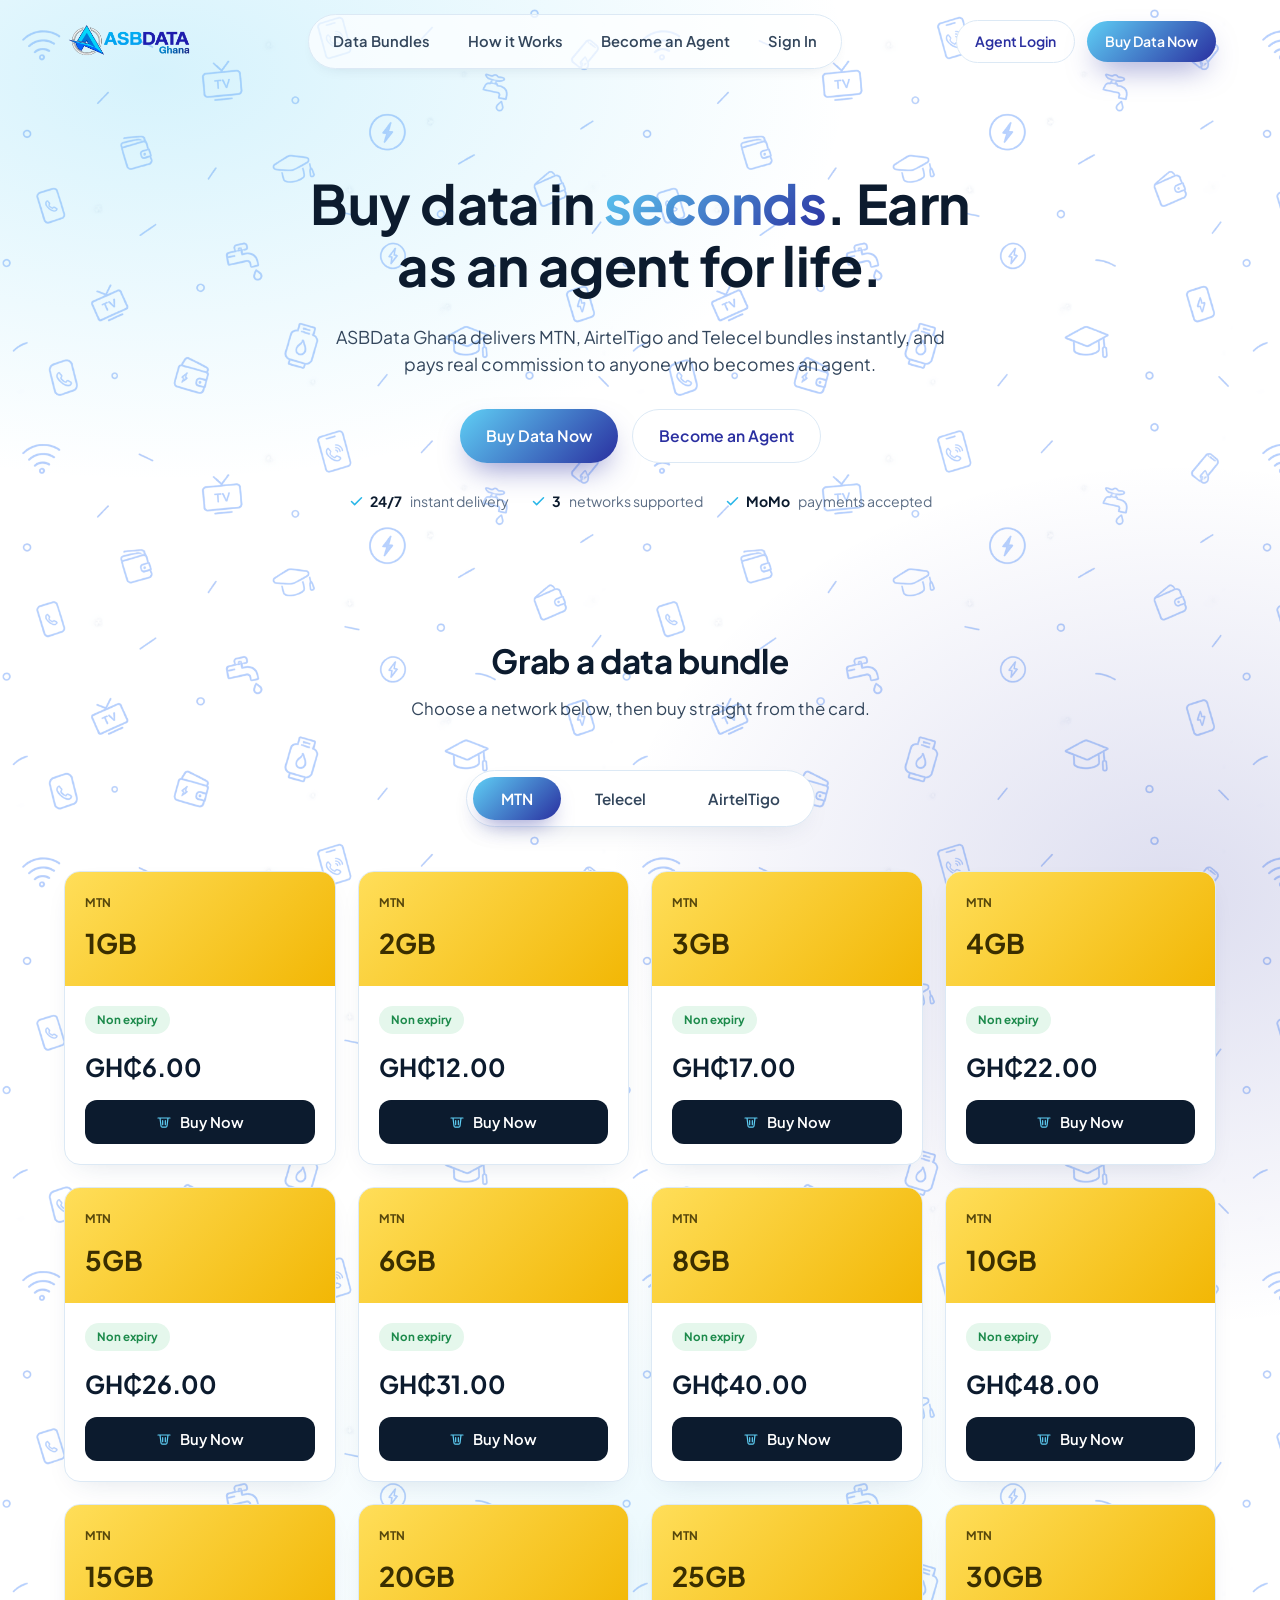
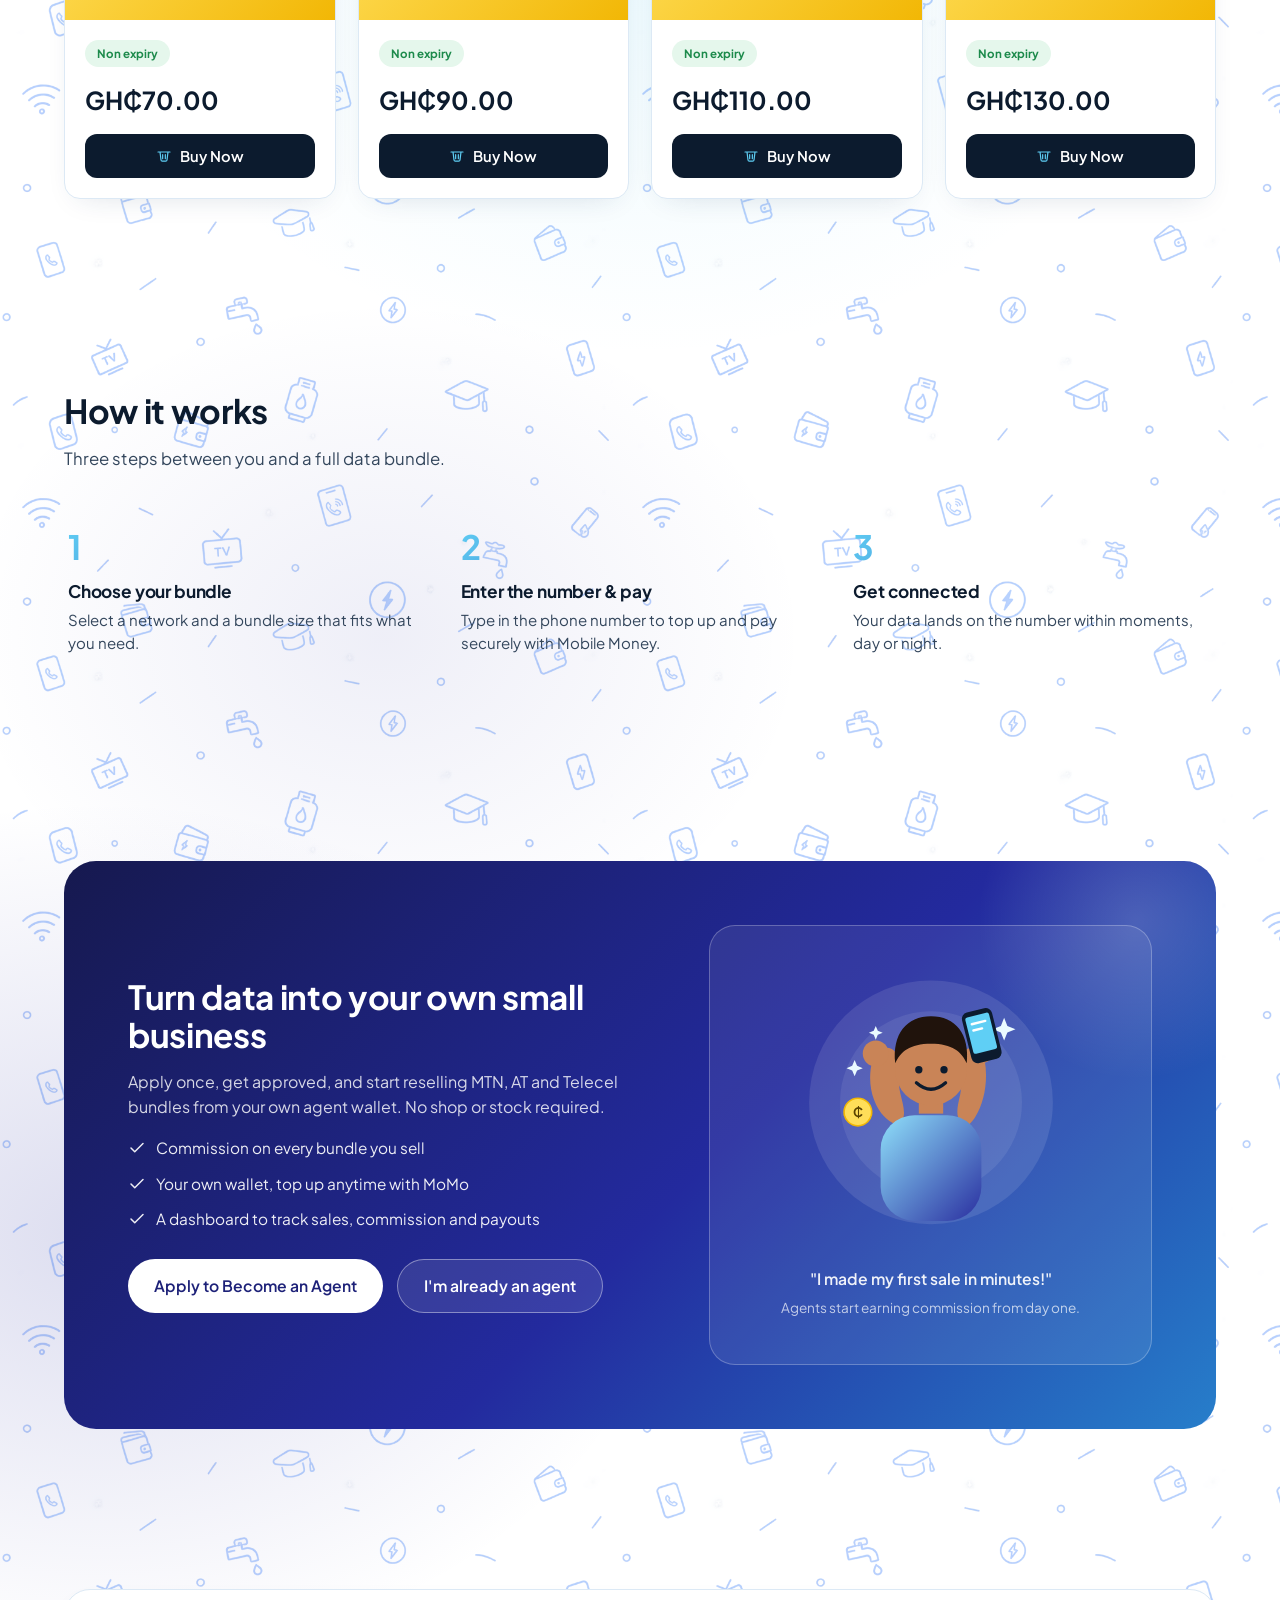
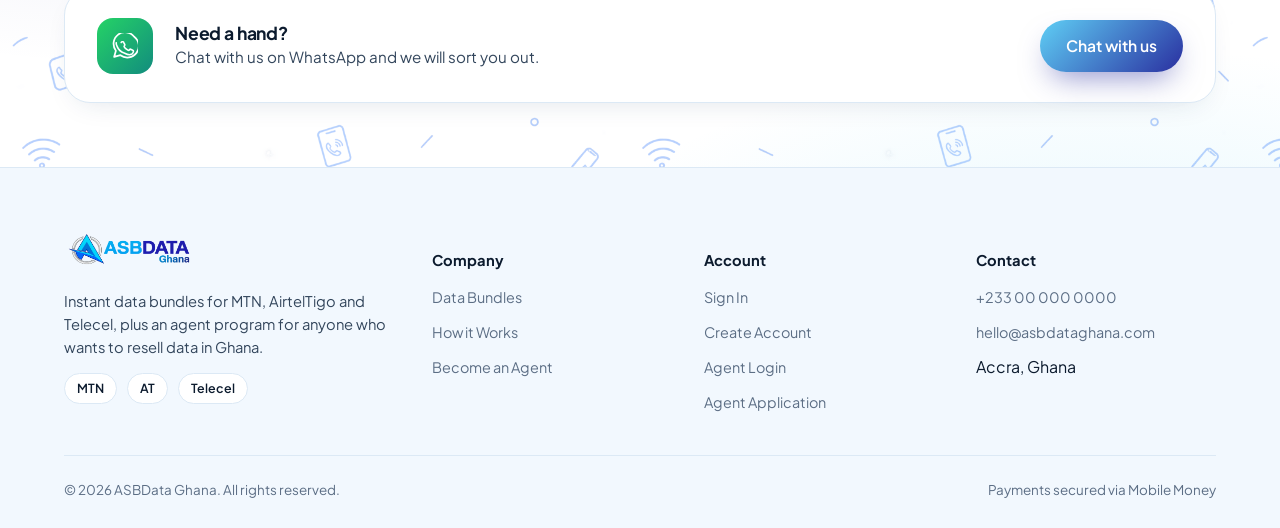
==== commit c2110c85: "Add files via upload" ====
--- a/index.html
+++ b/index.html
@@ -19,7 +19,7 @@
       <a href="#bundles">Data Bundles</a>
       <a href="#how-it-works">How it Works</a>
       <a href="#agents">Become an Agent</a>
-      <a href="agent-login.html">Agent Login</a>
+      <a href="#" id="nav-signin-link">Sign In</a>
     </nav>
     <div class="nav-actions">
       <a href="agent-login.html" class="btn btn-ghost btn-sm">Agent Login</a>
@@ -133,29 +133,35 @@
         <button type="button" class="btn btn-primary" id="confirm-continue-btn">Confirm &amp; Continue</button>
       </div>
     </div>
-
-    <!-- Step 3: login / sign up gate -->
-    <div class="modal-step" id="step-auth" hidden>
-      <h3 id="auth-title">Log in to continue</h3>
-      <p class="modal-sub" id="auth-sub">Your order is saved. Log in to complete checkout.</p>
-      <div id="auth-message" class="form-message"></div>
-      <form id="auth-form">
-        <div class="field" id="auth-name-field" hidden>
-          <label for="auth-name">Full name</label>
-          <input id="auth-name" type="text" placeholder="e.g. Ama Owusu" />
-        </div>
-        <div class="field">
-          <label for="auth-id">Phone number or email</label>
-          <input id="auth-id" type="text" placeholder="024 000 0000 or you@example.com" required />
-        </div>
-        <div class="field">
-          <label for="auth-password">Password</label>
-          <input id="auth-password" type="password" placeholder="••••••••" required />
-        </div>
-        <button type="submit" class="btn btn-primary btn-block" id="auth-submit">Log In &amp; Continue</button>
-      </form>
-      <p class="form-foot" id="auth-toggle-text">New here? <a href="#" id="auth-toggle-link">Create an account</a></p>
-    </div>
+  </div>
+</div>
+
+<!-- Sign in modal (customers) -->
+<div class="modal-overlay" id="signin-modal">
+  <div class="modal-card">
+    <button class="modal-close" id="signin-close" aria-label="Close">&times;</button>
+    <div class="modal-head">
+      <div class="modal-head-icon">
+        <svg width="20" height="20" viewBox="0 0 24 24" fill="none"><circle cx="12" cy="8" r="3.2" stroke="currentColor" stroke-width="1.6"/><path d="M5 20c1-3.5 4-5 7-5s6 1.5 7 5" stroke="currentColor" stroke-width="1.6" stroke-linecap="round"/></svg>
+      </div>
+      <div>
+        <h3>Log in</h3>
+        <p class="modal-sub" id="signin-sub">Welcome back to ASBData Ghana.</p>
+      </div>
+    </div>
+    <div id="signin-message" class="form-message"></div>
+    <form id="signin-form">
+      <div class="field">
+        <label for="signin-id">Phone number or email</label>
+        <input id="signin-id" type="text" placeholder="024 000 0000 or you@example.com" required />
+      </div>
+      <div class="field">
+        <label for="signin-password">Password</label>
+        <input id="signin-password" type="password" placeholder="••••••••" required />
+      </div>
+      <button type="submit" class="btn btn-primary btn-block">Log In</button>
+    </form>
+    <p class="form-foot">New here? <a href="customer-register.html">Create an account</a></p>
   </div>
 </div>
 
@@ -262,6 +268,21 @@
   </div>
 </section>
 
+<section class="section-tight">
+  <div class="container">
+    <div class="contact-box">
+      <div class="contact-icon">
+        <svg width="26" height="26" viewBox="0 0 24 24" fill="none"><path d="M20.5 3.5A10.5 10.5 0 0 0 3.6 16.3L2 22l5.8-1.5A10.5 10.5 0 1 0 20.5 3.5Z" stroke="currentColor" stroke-width="1.6" stroke-linejoin="round"/><path d="M8.5 8.7c.2-.6.6-.6 1-.6h.6c.2 0 .5 0 .7.5.3.6.9 2 1 2.1.1.2.1.4 0 .6-.1.2-.2.3-.4.5-.2.2-.4.4-.2.7.2.4 1 1.5 2.1 2.4 1.4 1.2 2 1.2 2.3 1.1.3-.1.6-.5.8-.8.2-.3.5-.3.8-.2l1.9.9c.3.1.5.2.6.4.1.2.1 1-.3 1.9-.4.9-2 1.7-2.8 1.8-.8.1-1.7.2-5.4-1.6C6.3 16.8 5 13 4.8 12.5c-.2-.5-1.2-1.9-.9-3.5" stroke="currentColor" stroke-width="1.5" stroke-linecap="round" stroke-linejoin="round"/></svg>
+      </div>
+      <div class="contact-text">
+        <h3>Need a hand?</h3>
+        <p>Chat with us on WhatsApp and we will sort you out.</p>
+      </div>
+      <a href="https://wa.me/2348135113960" target="_blank" rel="noopener" class="btn btn-primary contact-btn">Chat with us</a>
+    </div>
+  </div>
+</section>
+
 <footer class="footer">
   <div class="container">
     <div class="footer-grid">
@@ -285,6 +306,8 @@
       <div class="footer-col">
         <h5>Account</h5>
         <ul>
+          <li><a href="index.html#signin">Sign In</a></li>
+          <li><a href="customer-register.html">Create Account</a></li>
           <li><a href="agent-login.html">Agent Login</a></li>
           <li><a href="agent-register.html">Agent Application</a></li>
         </ul>
@@ -373,7 +396,6 @@
   const steps = {
     select: document.getElementById('step-select'),
     confirm: document.getElementById('step-confirm'),
-    auth: document.getElementById('step-auth'),
   };
 
   const ssTag = document.getElementById('ss-network-tag');
@@ -424,27 +446,21 @@
   modalClose.addEventListener('click', closeModal);
   modal.addEventListener('click', (e) => { if (e.target === modal) closeModal(); });
 
-  // Step 1 -> Step 2
+  function populateConfirm(order) {
+    document.getElementById('cf-tag').textContent = order.networkTag;
+    document.getElementById('cf-size').textContent = order.size;
+    document.getElementById('cf-number').textContent = order.number;
+    document.getElementById('cf-network').textContent = order.networkName;
+    document.getElementById('cf-bundle').textContent = `${order.size} · Non expiry`;
+    document.getElementById('cf-total').textContent = `GH₵${order.price.toFixed(2)}`;
+  }
+
+  // Step 1: pick a network/bundle/number, then continue
   toConfirmBtn.addEventListener('click', () => {
     if (numberInput.value.replace(/\D/g, '').length < 9) {
       numberInput.focus();
       return;
     }
-    const opt = ssSelect.options[ssSelect.selectedIndex];
-    const meta = networkMeta[activeNetwork];
-    document.getElementById('cf-tag').textContent = meta.tag;
-    document.getElementById('cf-size').textContent = opt.dataset.size;
-    document.getElementById('cf-number').textContent = numberInput.value;
-    document.getElementById('cf-network').textContent = meta.fullName;
-    document.getElementById('cf-bundle').textContent = `${opt.dataset.size} · Non expiry`;
-    document.getElementById('cf-total').textContent = `GH₵${parseFloat(opt.value).toFixed(2)}`;
-    showStep('confirm');
-  });
-
-  document.getElementById('back-to-select').addEventListener('click', () => showStep('select'));
-
-  // Step 2 -> Step 3 (or straight to checkout if already "logged in")
-  document.getElementById('confirm-continue-btn').addEventListener('click', () => {
     const opt = ssSelect.options[ssSelect.selectedIndex];
     const meta = networkMeta[activeNetwork];
     const order = {
@@ -457,49 +473,69 @@
     sessionStorage.setItem('asb_order', JSON.stringify(order));
 
     if (localStorage.getItem('asb_user')) {
-      window.location.href = 'checkout.html';
+      populateConfirm(order);
+      showStep('confirm');
     } else {
-      showStep('auth');
+      closeModal();
+      openSignin({ returnToConfirm: true });
     }
   });
 
-  // Step 3: mock login / sign up
-  let authMode = 'login';
-  const authTitle = document.getElementById('auth-title');
-  const authSub = document.getElementById('auth-sub');
-  const authNameField = document.getElementById('auth-name-field');
-  const authSubmit = document.getElementById('auth-submit');
-  const authToggleText = document.getElementById('auth-toggle-text');
-  const authMessage = document.getElementById('auth-message');
-
-  steps.auth.addEventListener('click', (e) => {
-    const link = e.target.closest('#auth-toggle-link');
-    if (!link) return;
+  document.getElementById('back-to-select').addEventListener('click', () => showStep('select'));
+
+  // Step 2: confirm order, already logged in by this point -> straight to checkout
+  document.getElementById('confirm-continue-btn').addEventListener('click', () => {
+    window.location.href = 'checkout.html';
+  });
+
+  // ===== Sign in modal (nav link + buy-flow login gate) =====
+  const signinModal = document.getElementById('signin-modal');
+  const signinClose = document.getElementById('signin-close');
+  const signinSub = document.getElementById('signin-sub');
+  const signinForm = document.getElementById('signin-form');
+  const signinMessage = document.getElementById('signin-message');
+  let signinContext = null;
+
+  function openSignin(context) {
+    signinContext = context || null;
+    signinSub.textContent = signinContext && signinContext.returnToConfirm
+      ? 'Your order is saved. Log in to continue.'
+      : 'Welcome back to ASBData Ghana.';
+    signinMessage.classList.remove('show');
+    signinForm.reset();
+    signinModal.classList.add('open');
+  }
+  function closeSignin() { signinModal.classList.remove('open'); }
+
+  document.getElementById('nav-signin-link').addEventListener('click', (e) => {
     e.preventDefault();
-    authMode = authMode === 'login' ? 'signup' : 'login';
-    if (authMode === 'signup') {
-      authTitle.textContent = 'Create your account';
-      authSub.textContent = 'Takes a few seconds. Then we will finish your order.';
-      authNameField.hidden = false;
-      authSubmit.textContent = 'Sign Up & Continue';
-      authToggleText.innerHTML = 'Already have an account? <a href="#" id="auth-toggle-link">Log in</a>';
-    } else {
-      authTitle.textContent = 'Log in to continue';
-      authSub.textContent = 'Your order is saved. Log in to complete checkout.';
-      authNameField.hidden = true;
-      authSubmit.textContent = 'Log In & Continue';
-      authToggleText.innerHTML = 'New here? <a href="#" id="auth-toggle-link">Create an account</a>';
-    }
-  });
-
-  document.getElementById('auth-form').addEventListener('submit', (e) => {
+    openSignin(null);
+  });
+  signinClose.addEventListener('click', closeSignin);
+  signinModal.addEventListener('click', (e) => { if (e.target === signinModal) closeSignin(); });
+
+  signinForm.addEventListener('submit', (e) => {
     e.preventDefault();
-    const name = document.getElementById('auth-name').value || 'Guest';
-    localStorage.setItem('asb_user', JSON.stringify({ name, id: document.getElementById('auth-id').value }));
-    authMessage.textContent = authMode === 'signup' ? 'Account created. Redirecting…' : 'Logged in. Redirecting…';
-    authMessage.classList.add('show', 'success');
-    setTimeout(() => { window.location.href = 'checkout.html'; }, 900);
-  });
+    localStorage.setItem('asb_user', JSON.stringify({ id: document.getElementById('signin-id').value }));
+    signinMessage.textContent = 'Logged in. Continuing…';
+    signinMessage.classList.add('show', 'success');
+    setTimeout(() => {
+      closeSignin();
+      if (signinContext && signinContext.returnToConfirm) {
+        const order = JSON.parse(sessionStorage.getItem('asb_order') || 'null');
+        if (order) {
+          populateConfirm(order);
+          modal.classList.add('open');
+          showStep('confirm');
+        }
+      }
+    }, 800);
+  });
+
+  if (window.location.hash === '#signin') {
+    openSignin(null);
+    history.replaceState(null, '', window.location.pathname);
+  }
 </script>
 </body>
 </html>
--- a/css/styles.css
+++ b/css/styles.css
@@ -52,10 +52,15 @@
   color: var(--ink);
   background-color: #FFFFFF;
   background-image:
-    radial-gradient(1100px 640px at 15% 4%, rgba(95, 207, 245, 0.11), transparent 62%),
-    radial-gradient(1100px 640px at 85% 96%, rgba(95, 207, 245, 0.11), transparent 62%),
-    radial-gradient(900px 680px at 88% 20%, rgba(42, 47, 160, 0.06), transparent 62%),
-    radial-gradient(900px 680px at 12% 80%, rgba(42, 47, 160, 0.06), transparent 62%);
+    radial-gradient(1200px 700px at 12% 2%, rgba(95, 207, 245, 0.26), transparent 58%),
+    radial-gradient(1200px 700px at 88% 98%, rgba(95, 207, 245, 0.26), transparent 58%),
+    radial-gradient(950px 720px at 92% 24%, rgba(42, 47, 160, 0.16), transparent 60%),
+    radial-gradient(950px 720px at 8% 76%, rgba(42, 47, 160, 0.16), transparent 60%),
+    radial-gradient(800px 600px at 50% 42%, rgba(95, 207, 245, 0.12), transparent 65%),
+    radial-gradient(700px 560px at 30% 60%, rgba(42, 47, 160, 0.08), transparent 60%),
+    url('../assets/pattern-icons.png');
+  background-repeat: no-repeat, no-repeat, no-repeat, no-repeat, no-repeat, no-repeat, repeat;
+  background-size: auto, auto, auto, auto, auto, auto, 620px auto;
   -webkit-font-smoothing: antialiased;
   line-height: 1.55;
 }
@@ -170,31 +175,30 @@
 .nav-links {
   display: flex;
   align-items: center;
-  gap: 32px;
+  gap: 2px;
+  background: rgba(255,255,255,0.7);
+  border: 1px solid var(--line);
+  padding: 6px;
+  border-radius: 999px;
   font-weight: 500;
-  font-size: 0.95rem;
+  font-size: 0.92rem;
   color: var(--ink-70);
-}
+  box-shadow: 0 6px 18px -14px rgba(20,40,70,0.3);
+}
+.nav.scrolled .nav-links { background: var(--white); }
 .nav-links a {
-  position: relative;
-  padding: 4px 0;
-  transition: color 0.2s ease;
-}
-.nav-links a::after {
-  content: '';
-  position: absolute;
-  left: 0;
-  bottom: -3px;
-  width: 0;
-  height: 2px;
-  border-radius: 2px;
+  padding: 9px 18px;
+  border-radius: 999px;
+  font-weight: 600;
+  transition: background 0.22s ease, color 0.22s ease, box-shadow 0.22s ease, transform 0.22s ease;
+}
+.nav-links a:hover { background: var(--bg-soft-2); color: var(--indigo-600); transform: translateY(-1px); }
+.nav-links a.active {
   background: var(--grad-brand);
-  transition: width 0.28s cubic-bezier(0.4, 0, 0.2, 1);
-}
-.nav-links a:hover { color: var(--indigo-600); }
-.nav-links a:hover::after,
-.nav-links a.active::after { width: 100%; }
-.nav-links a.active { color: var(--indigo-700); font-weight: 600; }
+  color: var(--white);
+  font-weight: 600;
+  box-shadow: 0 10px 20px -10px rgba(42,47,160,0.5);
+}
 .nav-actions { display: flex; align-items: center; gap: 12px; }
 .nav-toggle {
   display: none;
@@ -214,9 +218,10 @@
 
 @media (max-width: 880px) {
   .nav-links { position: fixed; top: 66px; left: 0; right: 0; background: var(--white);
-    flex-direction: column; align-items: flex-start; padding: 20px 24px 28px;
-    gap: 18px; border-bottom: 1px solid var(--line); transform: translateY(-130%);
-    transition: transform 0.25s ease; box-shadow: 0 20px 30px -20px rgba(20,40,70,0.2); }
+    flex-direction: column; align-items: stretch; padding: 14px; border: none; border-radius: 0;
+    gap: 6px; border-bottom: 1px solid var(--line); transform: translateY(-130%); box-shadow: 0 20px 30px -20px rgba(20,40,70,0.2);
+    transition: transform 0.25s ease; }
+  .nav-links a { padding: 12px 16px; }
   .nav-links.open { transform: translateY(0); }
   .nav-toggle { display: block; }
   .nav-actions .btn-ghost { display: none; }
@@ -844,3 +849,31 @@
 @media (max-width: 900px) {
   .checkout-grid { grid-template-columns: 1fr; }
 }
+/* ===== Contact Us (WhatsApp) ===== */
+.contact-box {
+  display: flex;
+  align-items: center;
+  gap: 22px;
+  background: var(--white);
+  border: 1px solid var(--line);
+  border-radius: var(--radius-lg);
+  padding: 28px 32px;
+  box-shadow: var(--shadow-soft);
+}
+.contact-icon {
+  flex-shrink: 0;
+  width: 56px; height: 56px;
+  border-radius: 16px;
+  background: linear-gradient(135deg, #25D366, #128C7E);
+  color: var(--white);
+  display: flex; align-items: center; justify-content: center;
+}
+.contact-text { flex: 1; min-width: 0; }
+.contact-text h3 { font-size: 1.1rem; margin-bottom: 2px; }
+.contact-text p { margin: 0; font-size: 0.95rem; }
+.contact-btn { flex-shrink: 0; }
+
+@media (max-width: 640px) {
+  .contact-box { flex-direction: column; text-align: center; padding: 28px 22px; }
+  .contact-btn { width: 100%; }
+}
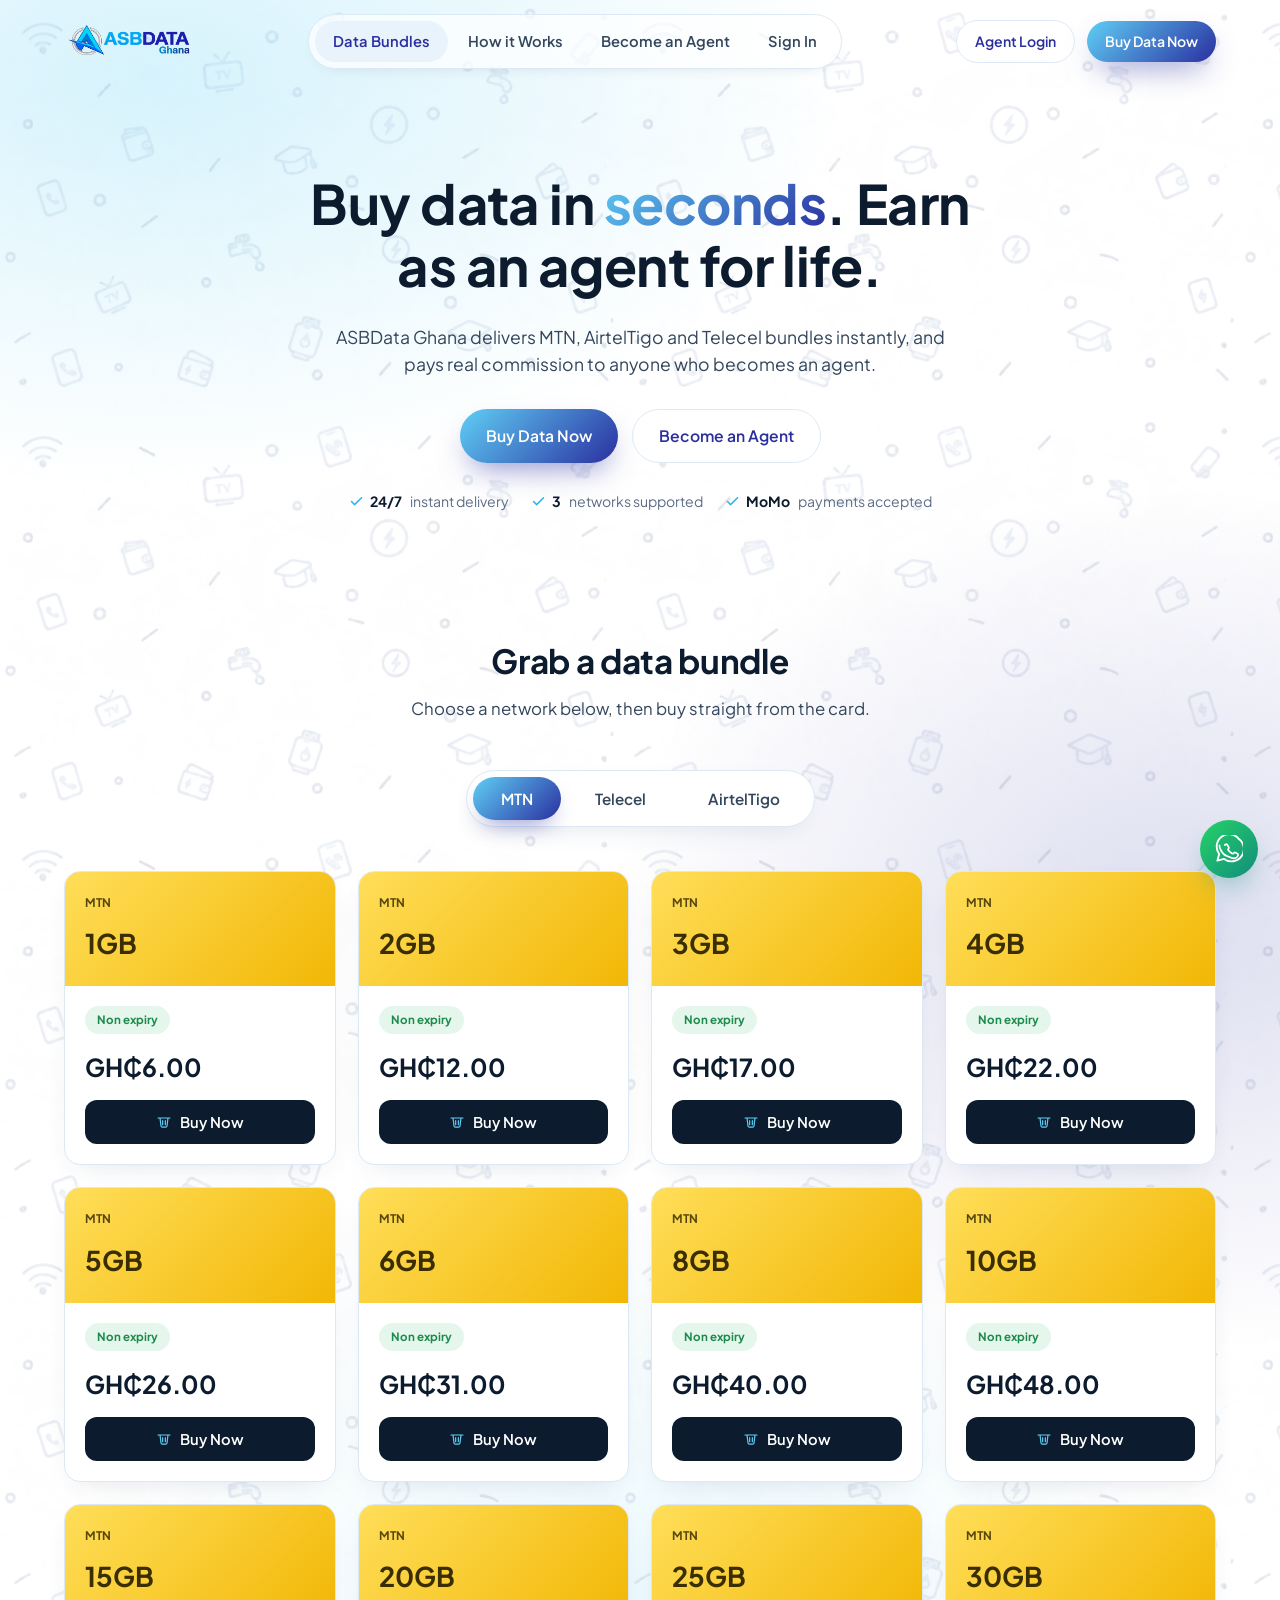
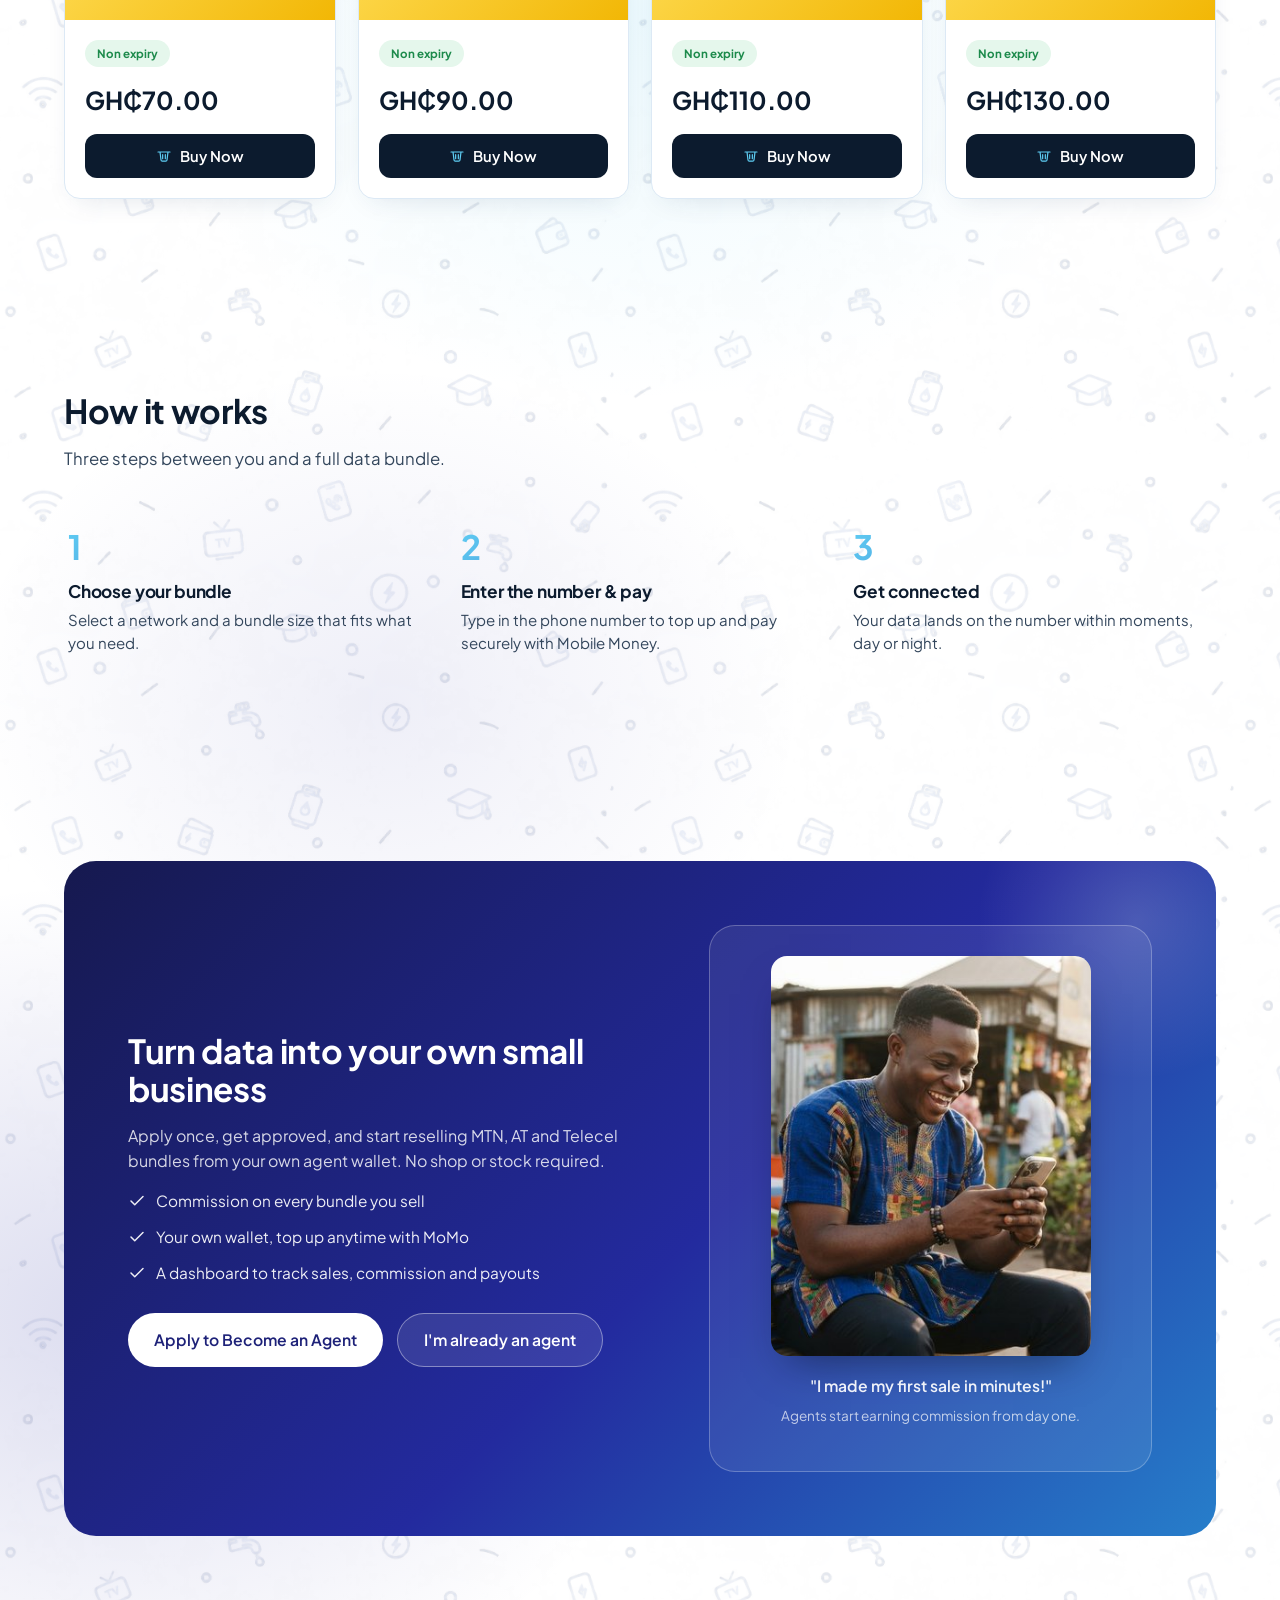
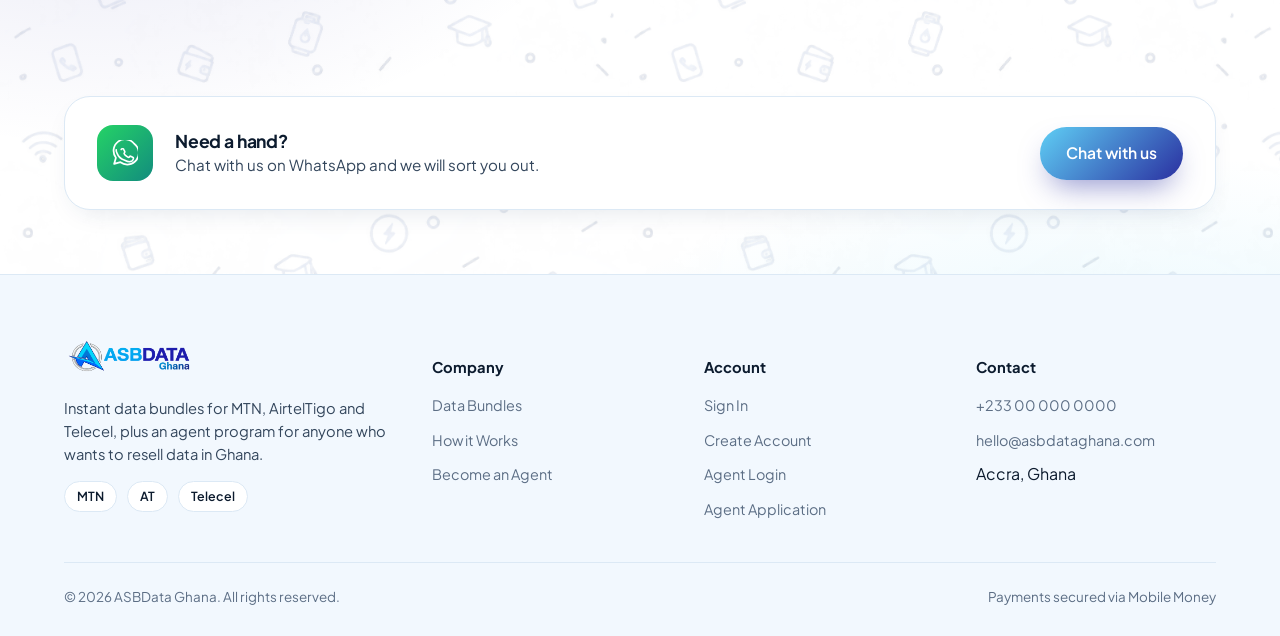
==== commit 6fee2ec5: "Add files via upload" ====
--- a/index.html
+++ b/index.html
@@ -217,48 +217,7 @@
         </div>
       </div>
       <div class="agent-panel">
-        <svg class="agent-illustration" viewBox="0 0 320 360" xmlns="http://www.w3.org/2000/svg">
-          <defs>
-            <linearGradient id="shirtGrad" x1="0" y1="0" x2="1" y2="1">
-              <stop offset="0" stop-color="#8FE0FA"/>
-              <stop offset="1" stop-color="#2A2FA0"/>
-            </linearGradient>
-          </defs>
-          <circle cx="160" cy="180" r="150" fill="rgba(255,255,255,0.10)"/>
-          <circle cx="160" cy="180" r="112" fill="rgba(255,255,255,0.08)"/>
-
-          <g fill="#EAFBFF">
-            <path d="M250 76 l4 10 10 4 -10 4 -4 10 -4 -10 -10 -4 10 -4 Z"/>
-            <path d="M66 128 l3 7 7 3 -7 3 -3 7 -3 -7 -7 -3 7 -3 Z"/>
-            <path d="M92 86 l2.5 6 6 2.5 -6 2.5 -2.5 6 -2.5 -6 -6 -2.5 6 -2.5 Z"/>
-          </g>
-
-          <path d="M118 208 C95 200 78 165 88 128 C92 113 108 108 116 118 C124 128 118 150 122 168 C126 186 132 200 118 208 Z" fill="#C98457"/>
-          <circle cx="92" cy="120" r="16" fill="#C98457"/>
-
-          <path d="M204 210 C222 196 232 160 226 128 C223 112 206 108 199 120 C192 132 200 152 196 170 C192 188 188 202 204 210 Z" fill="#C98457"/>
-          <circle cx="222" cy="118" r="14" fill="#C98457"/>
-
-          <g transform="rotate(-14 222 96)">
-            <rect x="203" y="66" width="38" height="64" rx="8" fill="#0C1B2E"/>
-            <rect x="207" y="72" width="30" height="46" rx="3" fill="#5FCFF5"/>
-            <rect x="212" y="80" width="20" height="3" rx="1.5" fill="#ffffff"/>
-            <rect x="212" y="88" width="14" height="3" rx="1.5" fill="#ffffff"/>
-          </g>
-
-          <rect x="98" y="196" width="124" height="130" rx="42" fill="url(#shirtGrad)"/>
-          <rect x="145" y="168" width="30" height="26" fill="#C98457"/>
-          <circle cx="160" cy="140" r="44" fill="#C98457"/>
-          <path d="M116 132 C112 96 130 74 160 74 C190 74 208 96 204 132 C198 118 186 108 160 108 C134 108 122 118 116 132 Z" fill="#20130C"/>
-          <circle cx="145" cy="140" r="4.5" fill="#0C1B2E"/>
-          <circle cx="176" cy="140" r="4.5" fill="#0C1B2E"/>
-          <path d="M142 156 Q160 172 178 156" stroke="#0C1B2E" stroke-width="4" fill="none" stroke-linecap="round"/>
-
-          <g transform="translate(70,192)">
-            <circle cx="0" cy="0" r="17" fill="#FFDE59" stroke="#F2B705" stroke-width="2"/>
-            <text x="0" y="6" font-family="'Plus Jakarta Sans', sans-serif" font-size="16" font-weight="700" text-anchor="middle" fill="#5A4300">₵</text>
-          </g>
-        </svg>
+        <img src="assets/agent-photo.jpeg" alt="Agent excitedly checking their sales on ASBData Ghana" class="agent-photo" />
         <p class="agent-caption">
           "I made my first sale in minutes!"
           <span>Agents start earning commission from day one.</span>
--- a/css/styles.css
+++ b/css/styles.css
@@ -194,10 +194,9 @@
 }
 .nav-links a:hover { background: var(--bg-soft-2); color: var(--indigo-600); transform: translateY(-1px); }
 .nav-links a.active {
-  background: var(--grad-brand);
-  color: var(--white);
+  background: var(--bg-soft-2);
+  color: var(--indigo-600);
   font-weight: 600;
-  box-shadow: 0 10px 20px -10px rgba(42,47,160,0.5);
 }
 .nav-actions { display: flex; align-items: center; gap: 12px; }
 .nav-toggle {
@@ -587,7 +586,14 @@
   align-items: center;
   text-align: center;
 }
-.agent-panel .agent-illustration { width: 100%; max-width: 260px; }
+.agent-panel .agent-photo {
+  width: 100%;
+  max-width: 320px;
+  aspect-ratio: 4 / 5;
+  object-fit: cover;
+  border-radius: var(--radius-md);
+  box-shadow: 0 20px 40px -18px rgba(6, 14, 30, 0.55);
+}
 .agent-panel .agent-caption {
   margin-top: 18px;
   color: rgba(255,255,255,0.92);
@@ -877,3 +883,27 @@
   .contact-box { flex-direction: column; text-align: center; padding: 28px 22px; }
   .contact-btn { width: 100%; }
 }
+/* ===== Floating WhatsApp button ===== */
+.whatsapp-float {
+  position: fixed;
+  right: 22px;
+  bottom: 22px;
+  width: 58px;
+  height: 58px;
+  border-radius: 50%;
+  background: linear-gradient(135deg, #25D366, #128C7E);
+  color: var(--white);
+  display: flex;
+  align-items: center;
+  justify-content: center;
+  box-shadow: 0 14px 30px -10px rgba(18, 140, 126, 0.55);
+  z-index: 150;
+  transition: transform 0.2s ease, box-shadow 0.2s ease;
+}
+.whatsapp-float:hover {
+  transform: translateY(-3px) scale(1.05);
+  box-shadow: 0 18px 36px -8px rgba(18, 140, 126, 0.6);
+}
+@media (max-width: 640px) {
+  .whatsapp-float { right: 16px; bottom: 16px; width: 52px; height: 52px; }
+}
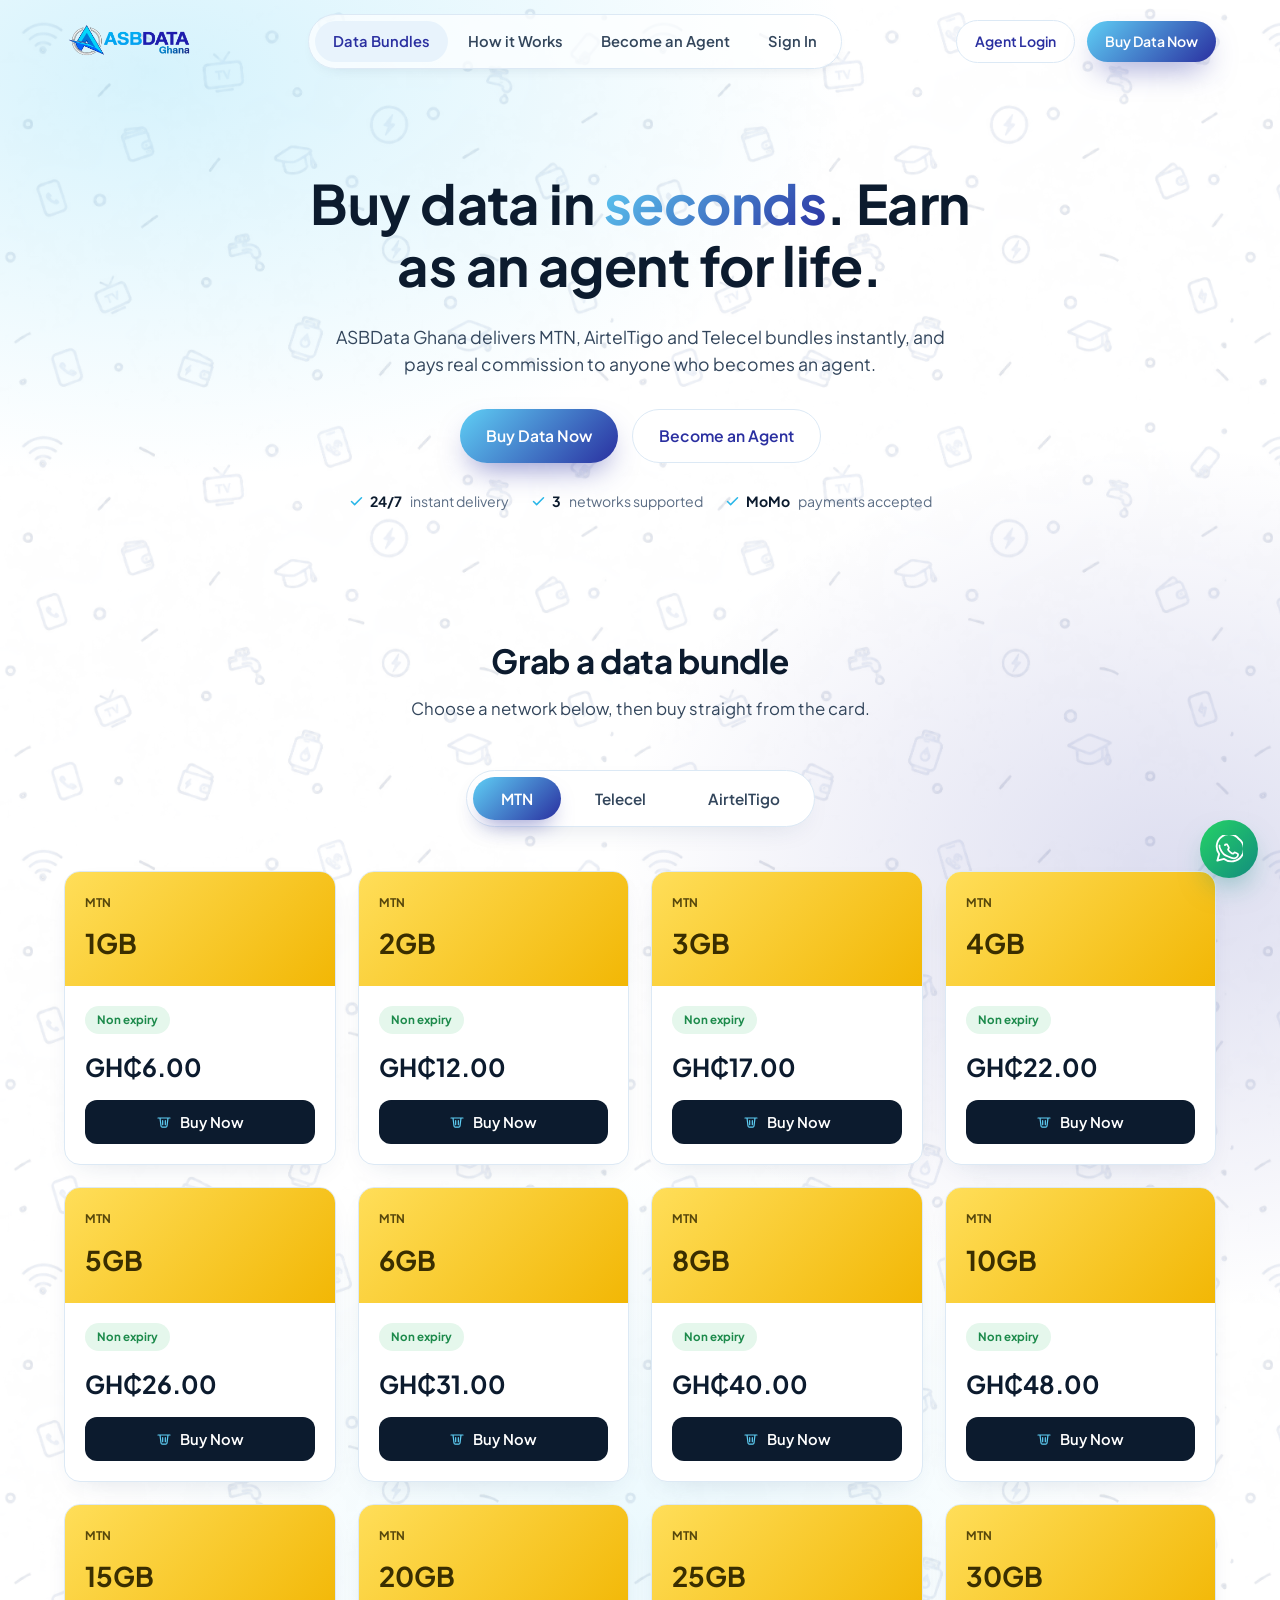
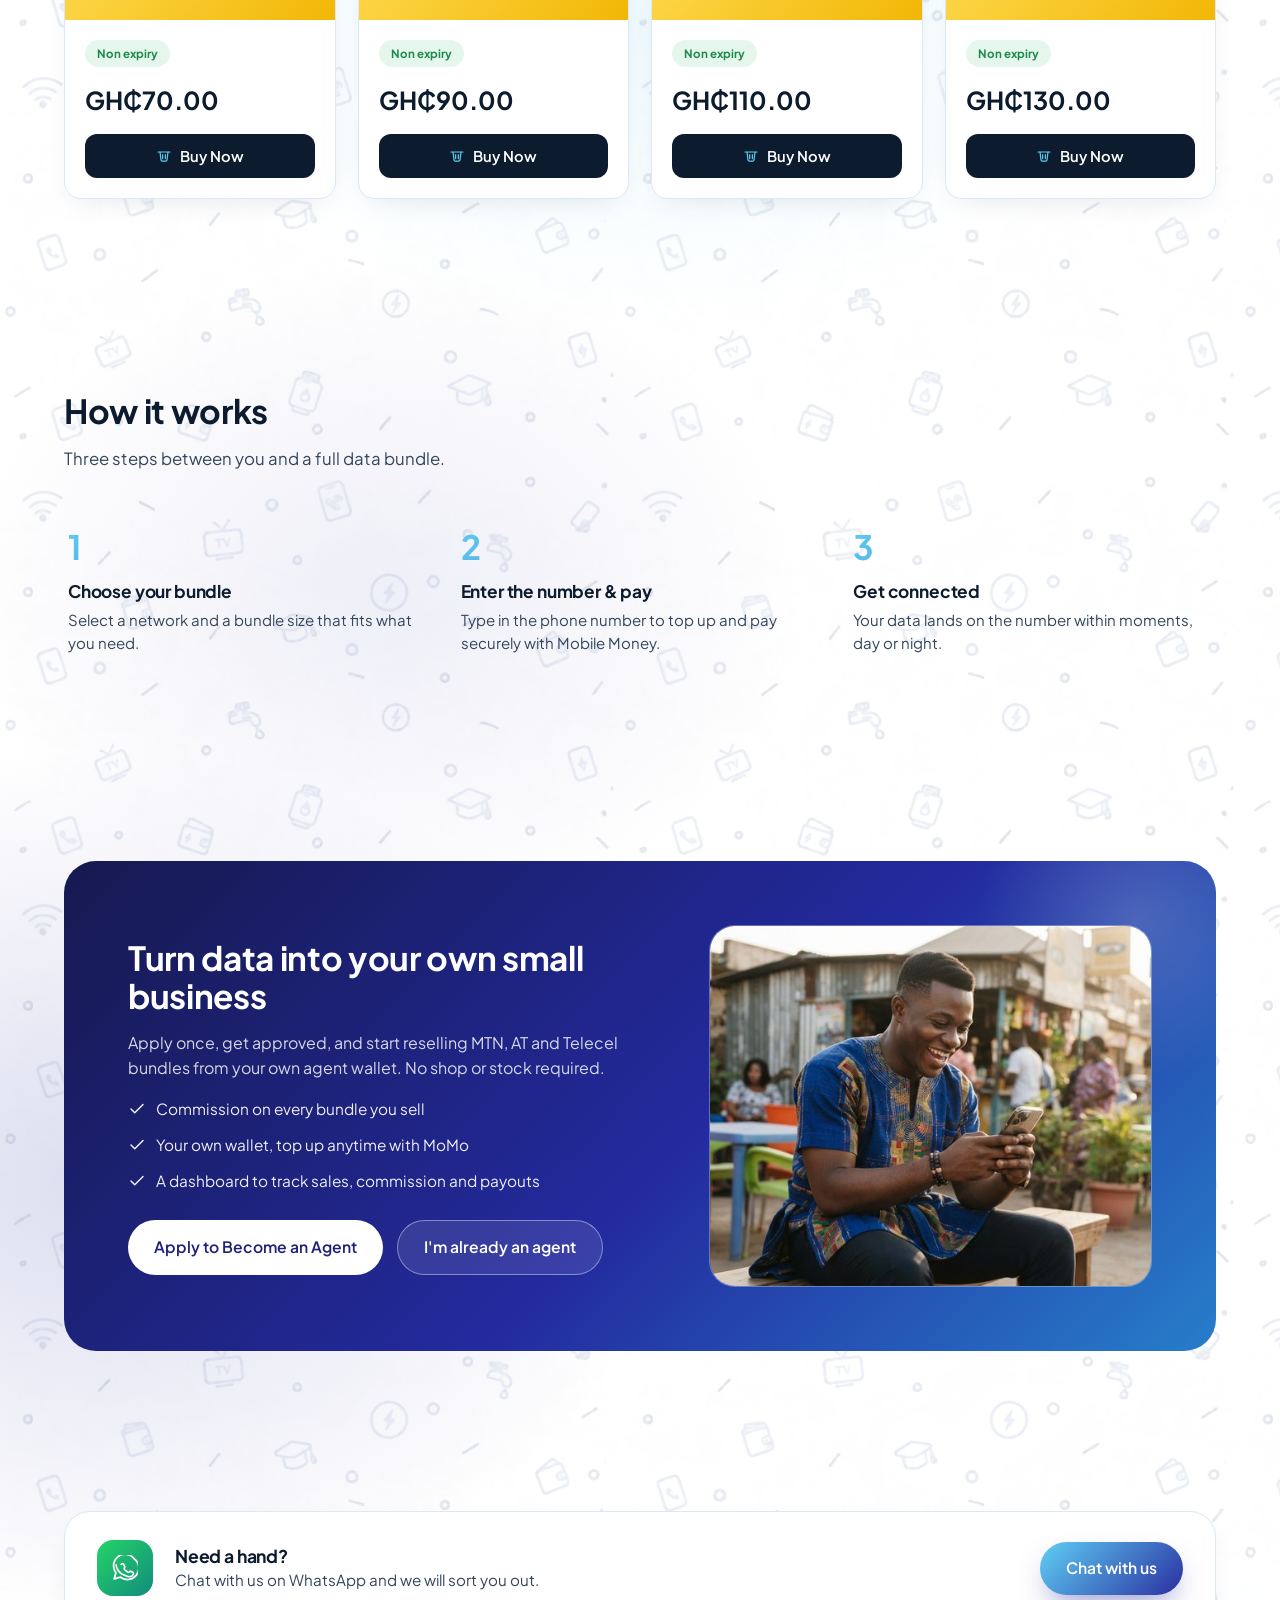
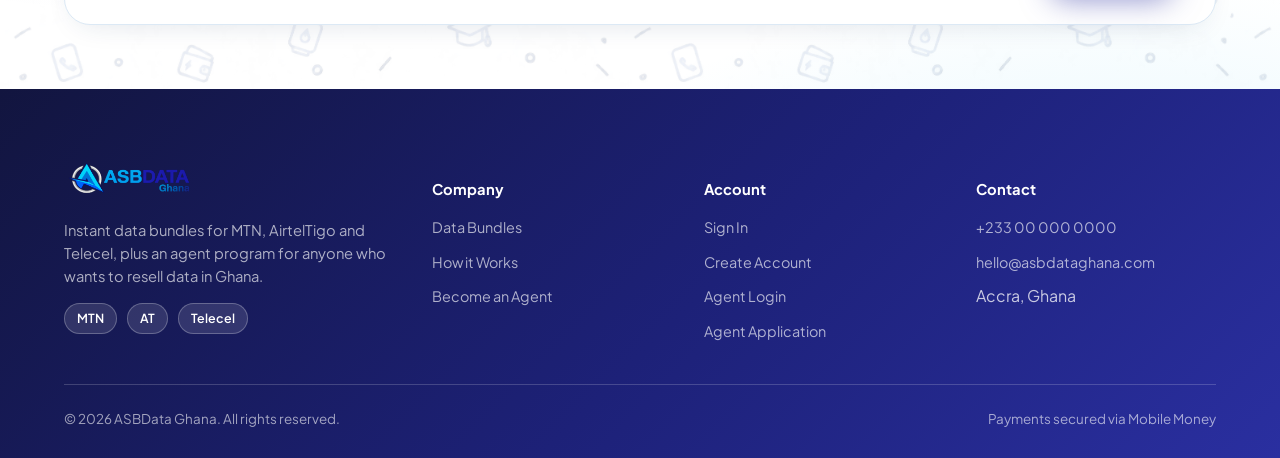
==== commit dbc85dbd: "Add files via upload" ====
--- a/index.html
+++ b/index.html
@@ -218,10 +218,6 @@
       </div>
       <div class="agent-panel">
         <img src="assets/agent-photo.jpeg" alt="Agent excitedly checking their sales on ASBData Ghana" class="agent-photo" />
-        <p class="agent-caption">
-          "I made my first sale in minutes!"
-          <span>Agents start earning commission from day one.</span>
-        </p>
       </div>
     </div>
   </div>
--- a/css/styles.css
+++ b/css/styles.css
@@ -580,40 +580,25 @@
   background: rgba(255,255,255,0.08);
   border: 1px solid rgba(255,255,255,0.25);
   border-radius: var(--radius-lg);
-  padding: 30px 26px;
-  display: flex;
-  flex-direction: column;
-  align-items: center;
-  text-align: center;
+  overflow: hidden;
+  min-height: 360px;
 }
 .agent-panel .agent-photo {
   width: 100%;
-  max-width: 320px;
-  aspect-ratio: 4 / 5;
+  height: 100%;
+  min-height: 360px;
   object-fit: cover;
-  border-radius: var(--radius-md);
-  box-shadow: 0 20px 40px -18px rgba(6, 14, 30, 0.55);
-}
-.agent-panel .agent-caption {
-  margin-top: 18px;
-  color: rgba(255,255,255,0.92);
-  font-weight: 600;
-  font-size: 0.98rem;
-}
-.agent-panel .agent-caption span {
   display: block;
-  font-weight: 400;
-  font-size: 0.85rem;
-  color: rgba(255,255,255,0.7);
-  margin-top: 6px;
 }
 
 /* Footer */
 .footer {
-  border-top: 1px solid var(--line);
-  padding: 56px 0 28px;
-  background: var(--bg-soft);
-}
+  border-top: none;
+  padding: 64px 0 28px;
+  background: linear-gradient(135deg, #12153F 0%, #1D2178 55%, #2A2FA0 100%);
+  color: rgba(255,255,255,0.75);
+}
+.footer p { color: rgba(255,255,255,0.65); }
 .footer-grid {
   display: grid;
   grid-template-columns: 1.4fr 1fr 1fr 1fr;
@@ -621,17 +606,17 @@
   margin-bottom: 40px;
 }
 .footer-brand p { font-size: 0.92rem; max-width: 32ch; }
-.footer-col h5 { font-family: var(--font-display); font-size: 0.92rem; margin-bottom: 14px; color: var(--ink); }
+.footer-col h5 { font-family: var(--font-display); font-size: 0.92rem; margin-bottom: 14px; color: var(--white); }
 .footer-col ul { list-style: none; margin: 0; padding: 0; display: grid; gap: 10px; }
-.footer-col a { font-size: 0.9rem; color: var(--muted); }
-.footer-col a:hover { color: var(--indigo-600); }
+.footer-col a { font-size: 0.9rem; color: rgba(255,255,255,0.65); }
+.footer-col a:hover { color: var(--white); }
 .footer-bottom {
   display: flex; justify-content: space-between; align-items: center;
-  border-top: 1px solid var(--line); padding-top: 24px; font-size: 0.84rem; color: var(--muted);
+  border-top: 1px solid rgba(255,255,255,0.18); padding-top: 24px; font-size: 0.84rem; color: rgba(255,255,255,0.6);
   flex-wrap: wrap; gap: 12px;
 }
 .network-tags { display: flex; gap: 10px; }
-.network-tags span { padding: 5px 12px; border-radius: 999px; background: var(--white); border: 1px solid var(--line); font-size: 0.78rem; font-weight: 600; }
+.network-tags span { padding: 5px 12px; border-radius: 999px; background: rgba(255,255,255,0.12); border: 1px solid rgba(255,255,255,0.25); color: var(--white); font-size: 0.78rem; font-weight: 600; }
 
 /* ===== Auth pages (login / apply) ===== */
 .auth-wrap {
